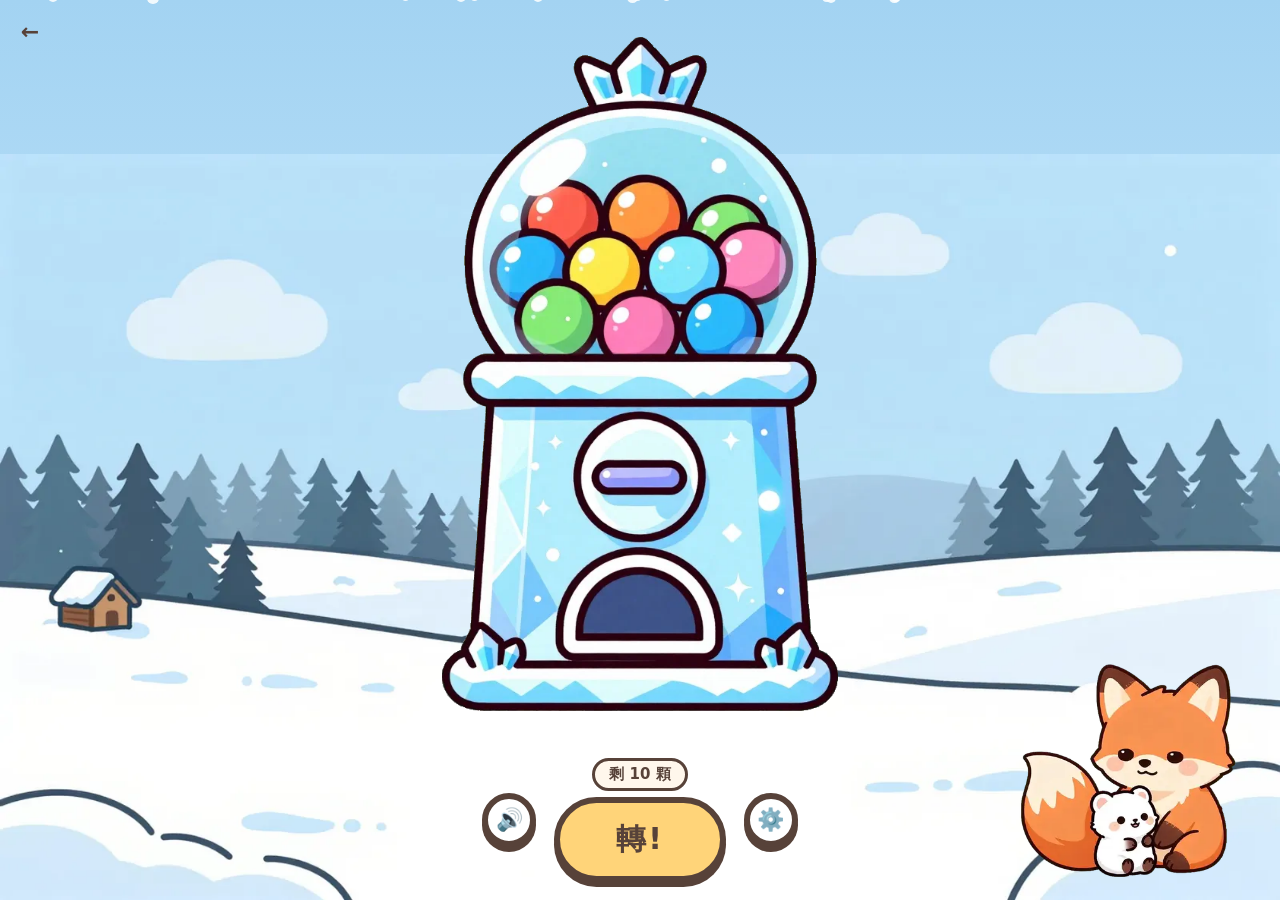
==== gashapon/index.html @ abb70fd9 "feat(gashapon): generated ice frames on a fixed 4:3 prize card with auto-shrinking names Model chang" ====
<!doctype html>
<html lang="zh-Hant">
<head>
<meta charset="utf-8">
<meta name="viewport" content="width=device-width, initial-scale=1, viewport-fit=cover">
<meta name="theme-color" content="#FFF6E9">
<title>扭蛋機</title>
<link rel="icon" href="data:image/svg+xml,<svg xmlns='http://www.w3.org/2000/svg' viewBox='0 0 32 32'><text y='26' font-size='26'>🥚</text></svg>">
<link rel="stylesheet" href="../shared/css/tokens.css">
<link rel="stylesheet" href="css/style.css">
<link rel="stylesheet" href="../shared/css/prize-frame.css">
<link rel="stylesheet" href="css/animations.css">
<link rel="stylesheet" href="../shared/css/mascot.css">
</head>
<body>

<a class="home-link home-link--corner" href="../" aria-label="回首頁">←</a>

<!-- 雪花粒子的形狀(reveal.js 的 spawnParticles 用 <use href="#snowflake"> 引用) -->
<svg width="0" height="0" style="position:absolute" aria-hidden="true">
  <symbol id="snowflake" viewBox="-12 -12 24 24">
    <g fill="none" stroke="currentColor" stroke-width="2.6" stroke-linecap="round">
      <path d="M0-10V10M-8.7-5 8.7 5M-8.7 5 8.7-5"/>
      <path d="M-3-7.5 0-4.5 3-7.5M-3 7.5 0 4.5 3 7.5M-7.9-1.2-4.4-2.4-5.1-6M7.9 1.2 4.4 2.4 5.1 6M-7.9 1.2-4.4 2.4-5.1 6M7.9-1.2 4.4-2.4 5.1-6"/>
    </g>
  </symbol>
</svg>

<main class="stage" id="stage">
  <div class="machine" id="machine">
    <img class="machine__body" src="img/machine.webp?v=75cbaebd" alt="" draggable="false">
    <button class="machine__knob" id="knob" type="button" aria-label="轉">
      <img src="img/knob.webp?v=3c6e68dc" alt="" draggable="false">
    </button>
  </div>

  <div class="overlay" id="overlay" hidden>
    <div class="overlay__dim" id="dim"></div>
    <div class="aura" id="aura" hidden></div>
    <div class="particles" id="particles" aria-hidden="true"></div>
    <div class="capsule" id="capsule" data-rarity="N" hidden>
      <span class="capsule__half capsule__half--top" id="capsuleTop"></span>
      <span class="capsule__half capsule__half--bottom" id="capsuleBottom"></span>
    </div>
    <div class="prize-card prize-frame" id="prizeCard" data-rarity="N" hidden>
      <span class="prize-card__badge" id="prizeBadge"></span>
      <div class="prize-card__name-box"><p class="prize-card__name" id="prizeName"></p></div>
      <button class="btn btn--primary" id="againBtn" type="button">再抽一次</button>
    </div>
    <p class="skip-hint" id="skipHint">點一下跳過</p>
  </div>

  <div class="empty-state" id="emptyState" hidden>
    <div class="empty-state__egg">🥚</div>
    <p class="empty-state__text">扭蛋機空了!</p>
    <button class="btn btn--primary" id="refillBtn" type="button">再裝滿一次</button>
  </div>
</main>

<footer class="toolbar">
  <button class="icon-btn" id="soundBtn" type="button" aria-label="音效開關"><span id="soundIcon">🔊</span></button>
  <div class="draw-group">
    <p class="remain-tag" id="remainTag"></p>
    <button class="btn btn--draw" id="drawBtn" type="button">轉!</button>
  </div>
  <button class="icon-btn" id="settingsBtn" type="button" aria-label="設定">⚙️</button>
</footer>

<dialog class="dialog" id="settingsDialog">
  <header class="dialog__head">
    <h2>扭蛋機設定</h2>
    <button class="icon-btn icon-btn--light" id="closeBtn" type="button" aria-label="關閉">✕</button>
  </header>

  <div class="picker">
    <select class="picker__select" id="machineSelect" aria-label="選擇扭蛋機"></select>
    <button class="chip" id="addMachineBtn" type="button">＋ 新增</button>
    <button class="chip chip--danger" id="deleteMachineBtn" type="button">刪除</button>
  </div>

  <nav class="tabs" id="tabs">
    <button class="tab is-active" data-tab="list" type="button">剩下什麼</button>
    <button class="tab" data-tab="edit" type="button">編輯獎項</button>
    <button class="tab" data-tab="other" type="button">其他</button>
  </nav>

  <div class="dialog__body">
    <section class="panel" data-panel="list">
      <p class="panel__hint" id="listHint"></p>
      <ul class="prize-list" id="prizeList"></ul>
      <button class="btn btn--ghost btn--block" id="listRefillBtn" type="button">把扭蛋機裝滿重來</button>
    </section>

    <section class="panel" data-panel="edit" hidden>
      <ul class="edit-list" id="editList"></ul>
      <button class="btn btn--ghost btn--block" id="addPrizeBtn" type="button">＋ 新增獎項</button>
    </section>

    <section class="panel" data-panel="other" hidden>
      <label class="field">
        <span class="field__label">扭蛋機名字</span>
        <input class="field__input" id="nameInput" type="text" maxlength="20" placeholder="我的扭蛋機">
      </label>
      <label class="switch">
        <input type="checkbox" id="removeOnDrawInput">
        <span class="switch__box"></span>
        <span class="switch__text">抽到的就拿走<small>關掉的話,同一個獎可以一直抽到</small></span>
      </label>
      <label class="switch">
        <input type="checkbox" id="soundInput">
        <span class="switch__box"></span>
        <span class="switch__text">音效<small>這個設定所有扭蛋機共用</small></span>
      </label>
    </section>
  </div>

  <footer class="dialog__foot">
    <button class="btn btn--ghost" id="cancelBtn" type="button">取消</button>
    <button class="btn btn--primary" id="confirmBtn" type="button">確定</button>
  </footer>
</dialog>

<dialog class="dialog dialog--ask" id="askDialog">
  <p class="ask__text" id="askText"></p>
  <div class="ask__buttons">
    <button class="btn btn--ghost" id="askNo" type="button">不要</button>
    <button class="btn btn--primary" id="askYes" type="button">好</button>
  </div>
</dialog>

<script type="module" src="js/main.js"></script>
<script type="module">
  import { mountSnow } from '../shared/js/snow.js';
  mountSnow();
</script>
</body>
</html>
---- shared/css/tokens.css ----
@import url("./theme-snow.css");

/* ---------- tokens ---------- */
:root {
  --cream: #FFF7EC;
  --cream-deep: #F7E9D6;
  --ink: #574239;
  --coral: #FF8D70;
  --coral-deep: #F06E50;
  --sun: #FFD479;
  --blush: #FF9DB5;
  --mint: #9BE7C4;
  --stroke: 6px;
  --radius: 22px;

  --r-N-a: #FFFFFF;  --r-N-b: #E7DFD4;
  --r-R-a: #8CF0B4;  --r-R-b: #34C77B;
  --r-SR-a: #CBA9FF; --r-SR-b: #8B5CF6;
  --r-SSR-a: #FFE493;--r-SSR-b: #F0A500;
  /* 小尺寸上 conic 會糊成色輪,所以實心處用流動的線性彩虹,只有光暈用 conic */
  --rainbow: linear-gradient(115deg,
    #FF5F6D 0%, #FFB347 18%, #FFE14D 34%, #4BE08A 52%, #4CC5FF 70%, #B57BFF 86%, #FF6FC8 100%);
  --rainbow-conic: conic-gradient(from 0deg,
    #FF5F6D, #FFE14D, #4BE08A, #4CC5FF, #B57BFF, #FF6FC8, #FF5F6D);
}

* { box-sizing: border-box; }

/* 作者端的 display 會蓋掉 hidden 屬性的 UA 樣式,所以要明講一次 */
[hidden] { display: none !important; }

/* 五個模式共用的底色、文字顏色、字體、字重。各模式自己的 body 只留
   layout(display / grid-template-rows / min-height / padding / overflow 那些)。 */
body {
  /* 底色:下面那層固定背景還沒畫出來之前,至少是天空色,不是白的 */
  background: var(--sky-low);
  color: var(--ink);
  font-family: ui-rounded, "Hiragino Maru Gothic ProN", "PingFang TC",
    "Noto Sans TC", system-ui, sans-serif;
  font-weight: 700;
  -webkit-text-size-adjust: 100%;
}

/* 雪地舞台。由前到後:遠景風景畫 → 天空漸層。
   注意這裡只換「舞台」—— 卡片、按鈕維持暖米色,暖色壓在冷色上對比最強,
   小孩最容易看出哪個可以點。

   修訂(2026-10-01):原本直接寫在 body 的 background 上、配
   background-attachment: fixed。使用者在 Safari 上重新整理時,遠景圖有時候
   整張沒畫出來,只剩天空(圖有下載到,伺服器紀錄是 200)。Safari 對 fixed
   背景的重繪一直有已知問題,改成一個 position: fixed 的獨立圖層,不再依賴
   background-attachment。
   層級由後到前:這層背景 -3 → 吉祥物 -2(shared/css/mascot.css)→ 雪花 -1 → 頁面內容。 */
body::before {
  content: "";
  position: fixed;
  inset: 0;
  z-index: -3;
  pointer-events: none;
  background:
    /* 遠景:樹線和小木屋,貼齊底部並依比例寬度撐滿 */
    url("../img/snow-scene.webp"),
    /* 天空 */
    linear-gradient(180deg, var(--sky-top) 0%, var(--sky-low) 45%, var(--sky-low) 100%);
    /* 45% 之後就平掉成純色:背景圖的上緣會落在哪個高度要看視窗比例,
       下半部維持單一顏色才能保證不管接在哪裡都沒有接縫。 */
  background-repeat: no-repeat, no-repeat;
  background-position: center bottom, center;
  background-size: 100% auto, cover;
}

/* ---------- buttons ---------- */
.btn {
  font: inherit;
  font-weight: 800;
  color: var(--ink);
  background: var(--cream);
  border: var(--stroke) solid var(--ink);
  border-radius: 999px;
  padding: 12px 26px;
  min-height: 52px;
  cursor: pointer;
  box-shadow: 0 5px 0 var(--ink);
  transition: transform .08s, box-shadow .08s;
}
.btn:active { transform: translateY(4px); box-shadow: 0 1px 0 var(--ink); }
.btn:disabled { opacity: .45; box-shadow: 0 5px 0 var(--ink); cursor: default; }
.btn--primary { background: var(--coral); color: #fff; }
.btn--ghost { background: #fff; }
.btn--block { width: 100%; margin-top: 10px; }

.icon-btn {
  font-size: 22px;
  width: 54px;
  height: 54px;
  border-radius: 50%;
  border: var(--stroke) solid var(--ink);
  background: #fff;
  cursor: pointer;
  box-shadow: 0 5px 0 var(--ink);
}
.icon-btn:active { transform: translateY(4px); box-shadow: 0 1px 0 var(--ink); }
.icon-btn--light { border-width: 0; box-shadow: none; background: transparent; color: #fff; }
.icon-btn--light:active { transform: none; }

/* ---------- dialog ---------- */
.dialog {
  width: min(94vw, 460px);
  max-height: 88dvh;
  padding: 0;
  border: var(--stroke) solid var(--ink);
  border-radius: 26px;
  background: var(--cream);
  color: var(--ink);
  font: inherit;
  overflow: hidden;
  display: none;
  grid-template-rows: auto auto auto 1fr auto;
}
.dialog[open] { display: grid; }
.dialog::backdrop { background: rgba(58,46,41,.5); backdrop-filter: blur(2px); }

.dialog__head {
  display: flex;
  align-items: center;
  justify-content: space-between;
  padding: 14px 10px 14px 20px;
  background: var(--coral);
  color: #fff;
}
.dialog__head h2 { margin: 0; font-size: 20px; }

/* 設定組下拉,由 shared/js/dialog.js 驅動,五個模式共用 */
.picker {
  display: flex;
  gap: 8px;
  padding: 12px 16px;
  background: var(--cream-deep);
}
.picker__select {
  flex: 1;
  min-width: 0;
  font: inherit;
  font-weight: 700;
  padding: 10px 12px;
  min-height: 44px;
  border: 4px solid var(--ink);
  border-radius: 14px;
  background: #fff;
  color: var(--ink);
}

.dialog__body { overflow-y: auto; padding: 16px; min-height: 0; -webkit-overflow-scrolling: touch; }

.dialog__foot {
  display: flex;
  gap: 12px;
  padding: 14px 16px max(14px, env(safe-area-inset-bottom));
  background: var(--cream-deep);
}
.dialog__foot .btn { flex: 1; }

/* shared/js/ask.js 驅動的確認框,結構跟 .dialog 一樣,只是尺寸與排版不同 */
.dialog--ask { width: min(88vw, 340px); display: none; }
.dialog--ask[open] { display: block; padding: 24px 22px; }
.ask__text { margin: 0 0 20px; font-size: 18px; text-align: center; line-height: 1.6; }
.ask__buttons { display: flex; gap: 12px; }
.ask__buttons .btn { flex: 1; }

/* ---------- tabs / panel ---------- */
.tabs { display: flex; background: var(--cream-deep); }
.tab {
  flex: 1;
  font: inherit;
  font-size: 15px;
  padding: 12px 4px;
  min-height: 48px;
  border: none;
  border-bottom: 4px solid transparent;
  background: transparent;
  color: #9A8778;
  cursor: pointer;
}
.tab.is-active { color: var(--ink); background: var(--cream); border-bottom-color: var(--sun); }
.panel__hint { margin: 0 0 10px; font-size: 14px; color: #9A8778; }

/* ---------- field ---------- */
.field { display: grid; gap: 6px; margin-bottom: 18px; }
.field__label { font-size: 14px; color: #9A8778; }
.field__input {
  font: inherit;
  font-weight: 700;
  padding: 12px;
  min-height: 48px;
  border: 4px solid var(--ink);
  border-radius: 14px;
  background: #fff;
  color: var(--ink);
}

/* ---------- switch ---------- */
.switch { display: flex; gap: 12px; align-items: flex-start; padding: 10px 0; cursor: pointer; }
.switch input { position: absolute; opacity: 0; width: 0; height: 0; }
.switch__box {
  width: 30px;
  height: 30px;
  flex: none;
  border: 4px solid var(--ink);
  border-radius: 9px;
  background: #fff;
  display: grid;
  place-items: center;
}
.switch input:checked + .switch__box::after {
  content: "✓";
  font-size: 19px;
  color: var(--coral-deep);
}
.switch input:focus-visible + .switch__box { outline: 3px solid var(--sun); outline-offset: 2px; }
.switch__text { display: grid; gap: 2px; }
.switch__text small { font-weight: 400; font-size: 13px; color: #9A8778; }

/* ---------- home link ---------- */
/* 回首頁的路,五個模式共用同一顆鍵、同一個位置(topbar 左側,絕對定位,
   不佔版面寬度,機台名字才能繼續置中)。各模式只要讓自己的 .topbar
   帶上 position: relative 就好。 */
.home-link {
  position: absolute;
  top: 50%;
  left: 6px;
  transform: translateY(-50%);
  display: grid;
  place-items: center;
  width: 44px;
  height: 44px;
  border-radius: 50%;
  font-size: 22px;
  line-height: 1;
  text-decoration: none;
  color: var(--ink);
}
.home-link:active { background: rgba(87, 66, 57, .1); }
.home-link:focus-visible { outline: 3px solid var(--sun); outline-offset: 2px; }

/* ---------- chip ---------- */
.chip {
  font: inherit;
  font-size: 14px;
  padding: 8px 12px;
  min-height: 44px;
  border: 4px solid var(--ink);
  border-radius: 14px;
  background: #fff;
  color: var(--ink);
  cursor: pointer;
  white-space: nowrap;
}
.chip:disabled { opacity: .35; cursor: default; }
.chip--danger { color: #C03A2B; }
---- gashapon/css/style.css ----
html, body {
  margin: 0;
  height: 100%;
}

body {
  min-height: 100dvh;
  display: grid;
  grid-template-rows: 1fr auto;
  overflow: hidden;
}

/* 標題拔掉了(2026-10-01),← 改成浮在左上角,不佔版面 */
.home-link--corner {
  position: fixed;
  top: max(10px, env(safe-area-inset-top));
  left: max(8px, env(safe-area-inset-left));
  transform: none;
  z-index: 5;
}

/* ---------- stage ---------- */
.stage {
  position: relative;
  display: grid;
  place-items: center;
  padding: 8px 16px;
  min-height: 0;
  /* 機台的大小跟著舞台算:用容器查詢單位,不是 vh —— 工具列高度在不同裝置不一樣 */
  container-type: size;
}

/* 機台是一張插畫(2026-10-01 起),撐滿舞台高度。寬度上限:筆電上要避開右下角的吉祥物
   (左右各留一個吉祥物寬,機台置中才不會撞到);手機上吉祥物排在內容後面(z-index -2),不限。
   吉祥物寬度跟 shared/css/mascot.css 的 .mascots 一樣。 */
.machine {
  --a: var(--machine-aspect, .5867);
  --mascot-w: clamp(140px, 28vh, 300px);
  position: relative;
  width: min(92cqh * var(--a), 100cqw);
  aspect-ratio: var(--a);
  transform-origin: 50% 100%;
  animation: idle-bob 3.6s ease-in-out infinite;
}
@media (min-width: 601px) {
  .machine { width: min(92cqh * var(--a), 100cqw - 2 * var(--mascot-w)); }
}
.machine__body {
  display: block;
  width: 100%;
  height: 100%;
  user-select: none;
  -webkit-user-drag: none;
}

/* 把手:一個圓形按鈕疊在插畫上原本把手的位置。點它跟按「轉!」一樣。
   位置用 translate 置中、旋轉用 transform —— 兩個是獨立屬性,轉的時候不會把置中蓋掉。 */
.machine__knob {
  position: absolute;
  left: calc(var(--knob-x, .5) * 100%);
  top: calc(var(--knob-y, .6) * 100%);
  width: calc(var(--knob-r, .12) * 200%);
  aspect-ratio: 1;
  translate: -50% -50%;
  padding: 0;
  border: 0;
  border-radius: 50%;
  background: none;
  cursor: pointer;
  -webkit-tap-highlight-color: transparent;
}
.machine__knob img { display: block; width: 100%; height: 100%; pointer-events: none; }
.machine__knob:disabled { cursor: default; }
.machine__knob:focus-visible { outline: 4px solid var(--sun); outline-offset: 4px; }

/* ---------- overlay / capsule ---------- */
.overlay {
  position: fixed;
  inset: 0;
  display: grid;
  place-items: center;
  z-index: 20;
}

/* 轉把手那段要看得到扭蛋機本體,所以變暗是獨立一層、從 0 淡進來的 */
.overlay__dim {
  position: absolute;
  inset: 0;
  background: rgba(58, 46, 41, .55);
  backdrop-filter: blur(3px);
  opacity: 0;
}

.capsule {
  position: relative;
  width: min(42vw, 150px);
  aspect-ratio: 1;
  grid-area: 1 / 1;
}
.capsule__half {
  position: absolute;
  left: 0;
  width: 100%;
  height: 50%;
  overflow: hidden;
  border: var(--stroke) solid var(--ink);
  background: var(--half-a);
}
.capsule__half--top {
  top: 0;
  /* 上下兩半的分界線 */
  border-bottom: calc(var(--stroke) * .6) solid var(--ink);
  border-radius: 999px 999px 0 0;
  /* 右側的暗面(月牙的上半) */
  box-shadow: inset -12px 0 0 rgba(58, 40, 90, .14);
}
.capsule__half--bottom {
  top: 50%;
  border-top: none;
  border-radius: 0 0 999px 999px;
  background: var(--half-b);
  /* 右下的暗面(月牙的下半) */
  box-shadow: inset -12px -14px 0 rgba(58, 40, 90, .16);
}
/* 花紋貼圖(2026-10-01):球由 CSS 畫,圖只負責花紋,灰階用 multiply 疊在稀有度色上 ——
   白的地方就是稀有度色,顏色由程式決定(issue #5 共同規則)。
   上下兩半共用同一張圖:各鋪成整顆球的大小,上半對齊頂、下半對齊底,裂開時花紋跟著兩半走。 */
.capsule__half::before {
  content: "";
  position: absolute;
  left: 0;
  width: 100%;
  height: 200%;
  background: var(--pattern, none) center / cover no-repeat;
  mix-blend-mode: multiply;
  pointer-events: none;
}
.capsule__half--top::before { top: 0; }
.capsule__half--bottom::before { bottom: 0; }
.capsule__half--top::after {
  content: "";
  position: absolute;
  left: 18%;
  top: 26%;
  width: 26%;
  height: 22%;
  border-radius: 50%;
  background: rgba(255,255,255,.8);
}
/* 落在下方的影子 */
.capsule { filter: drop-shadow(0 12px 0 rgba(87, 66, 57, .18)); }

.capsule[data-rarity="N"]   { --half-a: var(--r-N-a);   --half-b: var(--r-N-b);   --pattern: url(../img/pattern-N.webp?v=5bd43d8d); }
.capsule[data-rarity="R"]   { --half-a: var(--r-R-a);   --half-b: var(--r-R-b);   --pattern: url(../img/pattern-R.webp?v=4a28a827); }
.capsule[data-rarity="SR"]  { --half-a: var(--r-SR-a);  --half-b: var(--r-SR-b);  --pattern: url(../img/pattern-SR.webp?v=5fe470dd); }
.capsule[data-rarity="SSR"] { --half-a: var(--r-SSR-a); --half-b: var(--r-SSR-b); --pattern: url(../img/pattern-SSR.webp?v=26007f16); }
.capsule[data-rarity="UR"]   { --pattern: url(../img/pattern-UR.webp?v=6b924b7a); }
.capsule[data-rarity="UR"] .capsule__half {
  background: var(--rainbow);
  animation: shimmer 3.2s linear infinite;
}

.aura {
  grid-area: 1 / 1;
  width: min(42vw, 150px);
  aspect-ratio: 1;
  border-radius: 50%;
  pointer-events: none;
}
.aura[data-rarity="N"]   { background: radial-gradient(circle, #fff 0 40%, transparent 70%); }
.aura[data-rarity="R"]   { background: radial-gradient(circle, #8CF0B4 0 40%, transparent 70%); }
.aura[data-rarity="SR"]  { background: radial-gradient(circle, #CBA9FF 0 40%, transparent 70%); }
.aura[data-rarity="SSR"] { background: radial-gradient(circle, #FFE493 0 40%, transparent 70%); }
.aura[data-rarity="UR"]  { background: var(--rainbow-conic); filter: blur(6px); }

.particles {
  grid-area: 1 / 1;
  /* 疊在蛋的上面:升階的雪花是從蛋身上噴出來的,排在後面會被蛋擋住 */
  position: relative;
  z-index: 2;
  display: grid;
  place-items: center;
  pointer-events: none;
}
.particle {
  grid-area: 1 / 1;
  width: 14px;
  height: 14px;
  border-radius: 50%;
}
.particle--rainbow { background: var(--rainbow); }
.particle--snow {
  width: 26px;
  height: 26px;
  border-radius: 0;
  overflow: visible;
  /* 白色(N)的雪花在亮背景上看不到,加一圈深色描邊般的影子 */
  filter: drop-shadow(0 0 1.5px rgba(58, 46, 41, .7));
}

.prize-card {
  grid-area: 1 / 1;
  display: grid;
  justify-items: center;
  gap: 14px;
  padding: 28px 30px;
  min-width: min(78vw, 330px);
  background: var(--cream);
  border: var(--stroke) solid var(--ink);
  border-radius: 30px;
  box-shadow: 0 10px 0 rgba(87,66,57,.2);
  position: relative;
}
.prize-card__badge {
  padding: 5px 16px;
  border-radius: 999px;
  border: 4px solid var(--ink);
  font-size: 15px;
}
.prize-card__badge[data-rarity="N"]   { background: var(--r-N-a); }
.prize-card__badge[data-rarity="R"]   { background: var(--r-R-a); }
.prize-card__badge[data-rarity="SR"]  { background: var(--r-SR-a); }
.prize-card__badge[data-rarity="SSR"] { background: var(--r-SSR-a); }
.prize-card__badge[data-rarity="UR"]  { background: var(--rainbow); animation: shimmer 3.2s linear infinite; color: #fff; text-shadow: 0 2px 3px rgba(0,0,0,.6); }
.prize-card__name {
  margin: 0;
  font-size: clamp(26px, 8vw, 40px);
  text-align: center;
  word-break: break-word;
}

.skip-hint {
  position: absolute;
  bottom: max(26px, env(safe-area-inset-bottom));
  margin: 0;
  padding: 7px 16px;
  border-radius: 999px;
  background: rgba(58, 46, 41, .5);
  color: #fff;
  font-size: 14px;
}

/* ---------- empty ---------- */
.empty-state {
  position: absolute;
  inset: 0;
  display: grid;
  place-content: center;
  justify-items: center;
  gap: 12px;
  background: rgba(255, 246, 233, .94);
  z-index: 10;
}
.empty-state__egg { font-size: 72px; animation: idle-bob 2.4s ease-in-out infinite; }
.empty-state__text { margin: 0; font-size: 24px; }

/* ---------- toolbar ---------- */
.toolbar {
  display: flex;
  align-items: center;
  justify-content: center;
  gap: 18px;
  padding: 10px 18px max(18px, env(safe-area-inset-bottom));
}

.draw-group { display: grid; justify-items: center; gap: 6px; }
.remain-tag {
  margin: 0;
  padding: 4px 14px;
  border-radius: 999px;
  border: 3px solid var(--ink);
  background: var(--cream);
  font-size: 15px;
  font-variant-numeric: tabular-nums;
}

.btn--draw {
  font-size: 30px;
  letter-spacing: .06em;
  padding: 16px 56px;
  min-height: 72px;
  background: var(--sun);
  animation: nudge 2.8s ease-in-out infinite;
}
.btn--draw:disabled { animation: none; }

.is-muted { opacity: .45; }

/* ---------- dialog (machine-specific bits) ---------- */
.prize-list, .edit-list { list-style: none; margin: 0; padding: 0; display: grid; gap: 10px; }

.prize-row {
  display: flex;
  align-items: center;
  gap: 10px;
  padding: 12px 14px;
  background: #fff;
  border: 4px solid var(--ink);
  border-radius: 16px;
}
.prize-row.is-gone { opacity: .4; }
.dot {
  width: 20px;
  height: 20px;
  flex: none;
  border-radius: 50%;
  border: 3px solid var(--ink);
}
.dot[data-rarity="N"]   { background: var(--r-N-a); }
.dot[data-rarity="R"]   { background: var(--r-R-a); }
.dot[data-rarity="SR"]  { background: var(--r-SR-a); }
.dot[data-rarity="SSR"] { background: var(--r-SSR-a); }
.dot[data-rarity="UR"]  { background: var(--rainbow); }
.prize-row__name { flex: 1; min-width: 0; overflow-wrap: anywhere; }
.prize-row__count { font-variant-numeric: tabular-nums; color: #9A8778; }
.prize-row__count b { color: var(--ink); font-size: 18px; }

.edit-card {
  display: grid;
  gap: 10px;
  padding: 12px;
  background: #fff;
  border: 4px solid var(--ink);
  border-radius: 16px;
}
.edit-card__top { display: flex; gap: 8px; align-items: center; }
.edit-card__name {
  flex: 1;
  min-width: 0;
  font: inherit;
  font-weight: 700;
  padding: 10px;
  min-height: 44px;
  border: 3px solid var(--ink);
  border-radius: 12px;
  background: var(--cream);
  color: var(--ink);
}
.edit-card__bottom { display: flex; gap: 8px; align-items: center; justify-content: space-between; }
.stepper { display: flex; align-items: center; gap: 6px; }
.stepper button {
  font: inherit;
  font-size: 22px;
  width: 44px;
  height: 44px;
  border: 3px solid var(--ink);
  border-radius: 12px;
  background: var(--cream);
  color: var(--ink);
  cursor: pointer;
}
.stepper output { min-width: 30px; text-align: center; font-size: 19px; font-variant-numeric: tabular-nums; }
.rarity-picker { display: flex; gap: 6px; }
.rarity-picker button {
  width: 38px;
  height: 38px;
  padding: 0;
  border: 3px solid var(--ink);
  border-radius: 50%;
  cursor: pointer;
  position: relative;
}
.rarity-picker button[aria-pressed="true"]::after {
  content: "";
  position: absolute;
  inset: -7px;
  border: 3px solid var(--ink);
  border-radius: 50%;
}
.icon-x {
  font: inherit;
  width: 44px;
  height: 44px;
  flex: none;
  border: 3px solid var(--ink);
  border-radius: 12px;
  background: #fff;
  color: #C03A2B;
  cursor: pointer;
}

@media (max-height: 560px) {
  .draw-group { display: grid; justify-items: center; gap: 6px; }
.remain-tag {
  margin: 0;
  padding: 4px 14px;
  border-radius: 999px;
  border: 3px solid var(--ink);
  background: var(--cream);
  font-size: 15px;
  font-variant-numeric: tabular-nums;
}

.btn--draw { font-size: 22px; min-height: 56px; padding: 12px 36px; }
}
---- shared/css/prize-frame.css ----
/* 揭曉卡片的外框(2026-10-01 第三版):5 張 ComfyUI 生成的彩色冰雪框,一階比一階華麗。
   卡片固定 4:3、整張圖鋪滿,不用九宮格;名字太長就自動縮字(gashapon/js/fit-text.js)。
   框的顏色不分稀有度(稀有度色在扭蛋殼、標籤、光暈上),只靠裝飾區分等級。
   圖由 tools/mascot-gen/gashapon.py build-frames 產生;內距是 5 張圖裡最小的面板
   (build-frames 印出的 max inset:上 23.6%、右 10.8%、下 20.5%、左 10.6%,以高度/寬度計)再留一點邊。
   扭蛋機在用;立體扭蛋機之後加上 .prize-frame、data-rarity 就能用(issue #6)。 */
.prize-frame {
  width: min(88vw, 460px);
  aspect-ratio: 4 / 3;
  max-height: 80dvh;
  /* padding 的百分比是相對寬度:上 23.6% 高 ≈ 17.7% 寬,下 20.5% 高 ≈ 15.4% 寬 */
  padding: 19% 13% 16.5%;
  display: grid;
  grid-template-rows: auto minmax(0, 1fr);
  position: relative;
  justify-items: center;
  align-items: center;
  gap: 6px;
  border: 0;
  border-radius: 0;
  box-shadow: none;
  background: center / 100% 100% no-repeat;
  filter: drop-shadow(0 10px 0 rgba(87, 66, 57, .2));
}
.prize-frame::before { content: none; }
.prize-frame[data-rarity="N"]   { background-image: url(../img/frames/frame-N.webp?v=848b51b8); }
.prize-frame[data-rarity="R"]   { background-image: url(../img/frames/frame-R.webp?v=178d9f9d); }
.prize-frame[data-rarity="SR"]  { background-image: url(../img/frames/frame-SR.webp?v=80d81f0a); }
.prize-frame[data-rarity="SSR"] { background-image: url(../img/frames/frame-SSR.webp?v=d5fc34f0); }
.prize-frame[data-rarity="UR"]  { background-image: url(../img/frames/frame-UR.webp?v=5322a120); }

/* 名字那一格:撐滿中間剩下的空間,fitText 量的就是這一格 */
.prize-frame .prize-card__name-box {
  width: 100%;
  height: 100%;
  min-height: 0;
  display: grid;
  place-items: center;
  overflow: hidden;
}
.prize-frame .prize-card__name {
  max-width: 100%;
  line-height: 1.2;
  overflow-wrap: anywhere;
}

/* 「再抽一次」放在卡片外面的正下方:卡片固定大小,面板裡只放得下標籤跟名字 */
.prize-frame .btn {
  position: absolute;
  top: calc(100% + 14px);
  left: 50%;
  translate: -50% 0;
  white-space: nowrap;
}
---- gashapon/css/animations.css ----
@keyframes idle-bob {
  0%, 100% { transform: translateY(0); }
  50%      { transform: translateY(-6px); }
}

@keyframes nudge {
  0%, 88%, 100% { transform: scale(1); }
  92%           { transform: scale(1.06) rotate(-2deg); }
  96%           { transform: scale(1.06) rotate(2deg); }
}

@keyframes shimmer {
  to { filter: hue-rotate(360deg) saturate(1.15); }
}
---- shared/css/mascot.css ----
/* 吉祥物。固定在右下角的一層,不可點,不參與任何模式的排版。
   畫面是 canvas 逐格播放預先生成的影片片段(見 shared/js/mascot.js 開頭)。

   歷史:手刻 SVG → 每個姿勢一張圖 + CSS 呼吸/擠壓/彈跳/飛行
   → 2026-09-30 改成影片片段,外框的形變全部拿掉(影片自己在動,再疊
   形變會跟影片打架)→ 2026-10-01 使用者決定永遠固定在右下角,不再飛到
   畫面中間,飛行位移、傾斜、揭曉放大、錨點也一起拿掉。

   reduced-motion 不處理:吉祥物一律照播(使用者的決定;雪花有自己的處理)。 */
.mascots {
  position: fixed;
  right: 16px;
  bottom: 16px;
  /* 2026-10-01 使用者覺得太小,放大一級(原本 clamp(96px, 15vh, 180px)) */
  width: clamp(140px, 28vh, 300px);
  aspect-ratio: var(--mascot-aspect, 10 / 9);
  pointer-events: none;
  /* 排在所有頁面內容後面:按鈕、卡片、揭曉面板都疊在牠上面,不會被擋住
     (使用者回報牠蓋住「轉!」跟設定鈕)。層級由後到前:背景 -3 → 吉祥物 -2
     → 雪花 -1 → 頁面內容。雪花跟吉祥物要用不同的值:同一個值的話誰在上面
     看 DOM 順序,而首頁跟模式頁的掛載順序剛好相反。
     代價:扭蛋機、一番賞揭曉時的半透明遮罩會蓋住牠,歡呼看起來會暗一點。 */
  z-index: -2;
}

/* 手機維持原尺寸 */
@media (max-width: 600px) {
  .mascots { width: clamp(96px, 15vh, 180px); }
}

.mascots__canvas {
  display: block;
  width: 100%;
  height: 100%;
}
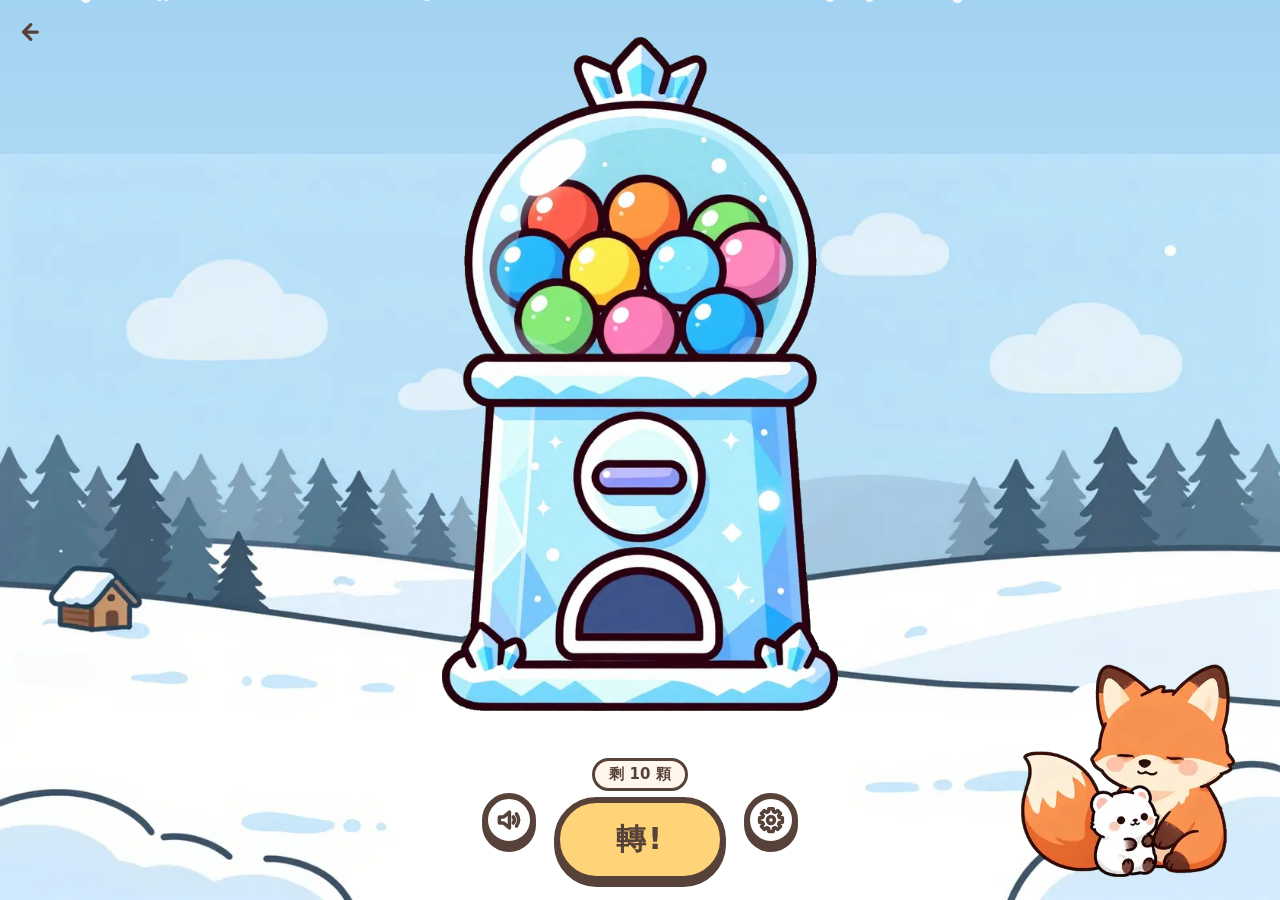
==== commit 40fd0351: "feat(shared): hand-drawn SVG icon sprite, used on the gashapon page Co-Authored-By: Claude Opus 5.5 " ====
--- a/gashapon/index.html
+++ b/gashapon/index.html
@@ -14,7 +14,7 @@
 </head>
 <body>
 
-<a class="home-link home-link--corner" href="../" aria-label="回首頁">←</a>
+<a class="home-link home-link--corner" href="../" aria-label="回首頁"><svg class="icon" aria-hidden="true"><use href="../shared/img/icons.svg#home"/></svg></a>
 
 <!-- 雪花粒子的形狀(reveal.js 的 spawnParticles 用 <use href="#snowflake"> 引用) -->
 <svg width="0" height="0" style="position:absolute" aria-hidden="true">
@@ -58,12 +58,12 @@
 </main>
 
 <footer class="toolbar">
-  <button class="icon-btn" id="soundBtn" type="button" aria-label="音效開關"><span id="soundIcon">🔊</span></button>
+  <button class="icon-btn" id="soundBtn" type="button" aria-label="音效開關"><svg class="icon" aria-hidden="true"><use id="soundIcon" href="../shared/img/icons.svg#sound-on"/></svg></button>
   <div class="draw-group">
     <p class="remain-tag" id="remainTag"></p>
     <button class="btn btn--draw" id="drawBtn" type="button">轉!</button>
   </div>
-  <button class="icon-btn" id="settingsBtn" type="button" aria-label="設定">⚙️</button>
+  <button class="icon-btn" id="settingsBtn" type="button" aria-label="設定"><svg class="icon" aria-hidden="true"><use href="../shared/img/icons.svg#settings"/></svg></button>
 </footer>
 
 <dialog class="dialog" id="settingsDialog">
--- a/shared/css/tokens.css
+++ b/shared/css/tokens.css
@@ -12,6 +12,8 @@
   --mint: #9BE7C4;
   --stroke: 6px;
   --radius: 22px;
+  /* SVG 圖示的線條粗細(viewBox 32,顯示約 28px 時畫面上約 3.5px,跟按鈕外框的粗度相稱) */
+  --icon-stroke: 4;
 
   --r-N-a: #FFFFFF;  --r-N-b: #E7DFD4;
   --r-R-a: #8CF0B4;  --r-R-b: #34C77B;
--- a/gashapon/css/style.css
+++ b/gashapon/css/style.css
@@ -1,3 +1,15 @@
+/* 扭蛋機頁自己的稀有度色微調(2026-10-01,使用者:「UR 太鮮艷」「SSR 不夠金」)。
+   只覆寫在這一頁 —— shared/css/tokens.css 也給立體扭蛋機用,那邊這次不動。 */
+:root {
+  --r-SSR-a: #FFD54A;
+  --r-SSR-b: #E3A008;
+  --gold: linear-gradient(135deg, #FFE68C 0%, #F7BE1E 38%, #FFF0B3 52%, #E3A008 70%, #F7C948 100%);
+  --rainbow: linear-gradient(115deg,
+    #FFA3B1 0%, #FFCF9E 18%, #FFF1A6 34%, #A8EBC4 52%, #A6DDFF 70%, #CDB6FF 86%, #FFB8E1 100%);
+  --rainbow-conic: conic-gradient(from 0deg,
+    #FFA3B1, #FFF1A6, #A8EBC4, #A6DDFF, #CDB6FF, #FFB8E1, #FFA3B1);
+}
+
 html, body {
   margin: 0;
   height: 100%;
@@ -154,6 +166,9 @@
 .capsule[data-rarity="R"]   { --half-a: var(--r-R-a);   --half-b: var(--r-R-b);   --pattern: url(../img/pattern-R.webp?v=4a28a827); }
 .capsule[data-rarity="SR"]  { --half-a: var(--r-SR-a);  --half-b: var(--r-SR-b);  --pattern: url(../img/pattern-SR.webp?v=5fe470dd); }
 .capsule[data-rarity="SSR"] { --half-a: var(--r-SSR-a); --half-b: var(--r-SSR-b); --pattern: url(../img/pattern-SSR.webp?v=26007f16); }
+/* SSR 的金:殼跟標籤都加一道金屬光澤的漸層(純色看起來像奶油黃) */
+.capsule[data-rarity="SSR"] .capsule__half { background: var(--gold); background-size: 100% 200%; }
+.capsule[data-rarity="SSR"] .capsule__half--bottom { background-position: 0 100%; }
 .capsule[data-rarity="UR"]   { --pattern: url(../img/pattern-UR.webp?v=6b924b7a); }
 .capsule[data-rarity="UR"] .capsule__half {
   background: var(--rainbow);
@@ -211,17 +226,21 @@
   box-shadow: 0 10px 0 rgba(87,66,57,.2);
   position: relative;
 }
+/* 稀有度標籤(2026-10-01 放大、跟扭蛋殼同一套顏色,外圈一條白色霜邊) */
 .prize-card__badge {
-  padding: 5px 16px;
+  padding: 6px 22px;
   border-radius: 999px;
   border: 4px solid var(--ink);
-  font-size: 15px;
-}
-.prize-card__badge[data-rarity="N"]   { background: var(--r-N-a); }
-.prize-card__badge[data-rarity="R"]   { background: var(--r-R-a); }
-.prize-card__badge[data-rarity="SR"]  { background: var(--r-SR-a); }
-.prize-card__badge[data-rarity="SSR"] { background: var(--r-SSR-a); }
-.prize-card__badge[data-rarity="UR"]  { background: var(--rainbow); animation: shimmer 3.2s linear infinite; color: #fff; text-shadow: 0 2px 3px rgba(0,0,0,.6); }
+  box-shadow: inset 0 0 0 3px rgba(255, 255, 255, .8);
+  font-size: 22px;
+  line-height: 1.15;
+  color: var(--ink);
+}
+.prize-card__badge[data-rarity="N"]   { background: var(--r-N-b); }
+.prize-card__badge[data-rarity="R"]   { background: var(--r-R-b); }
+.prize-card__badge[data-rarity="SR"]  { background: var(--r-SR-b); color: #fff; text-shadow: 0 1px 0 var(--ink); }
+.prize-card__badge[data-rarity="SSR"] { background: var(--gold); }
+.prize-card__badge[data-rarity="UR"]  { background: var(--rainbow); animation: shimmer 3.2s linear infinite; }
 .prize-card__name {
   margin: 0;
   font-size: clamp(26px, 8vw, 40px);
@@ -284,7 +303,9 @@
 }
 .btn--draw:disabled { animation: none; }
 
-.is-muted { opacity: .45; }
+.icon { width: 28px; height: 28px; color: var(--ink); stroke-width: var(--icon-stroke); overflow: visible; }
+.icon-btn .icon { display: block; margin: auto; }
+.home-link .icon { width: 26px; height: 26px; }
 
 /* ---------- dialog (machine-specific bits) ---------- */
 .prize-list, .edit-list { list-style: none; margin: 0; padding: 0; display: grid; gap: 10px; }
--- a/shared/css/prize-frame.css
+++ b/shared/css/prize-frame.css
@@ -1,15 +1,16 @@
 /* 揭曉卡片的外框(2026-10-01 第三版):5 張 ComfyUI 生成的彩色冰雪框,一階比一階華麗。
    卡片固定 4:3、整張圖鋪滿,不用九宮格;名字太長就自動縮字(gashapon/js/fit-text.js)。
    框的顏色不分稀有度(稀有度色在扭蛋殼、標籤、光暈上),只靠裝飾區分等級。
-   圖由 tools/mascot-gen/gashapon.py build-frames 產生;內距是 5 張圖裡最小的面板
-   (build-frames 印出的 max inset:上 23.6%、右 10.8%、下 20.5%、左 10.6%,以高度/寬度計)再留一點邊。
+   圖由 tools/mascot-gen/gashapon.py build-frames 產生:5 張都以中間的奶油色面板對齊,面板固定在
+   1000x750 畫布的 (120,190)–(880,610),外圍裝飾往外凸 —— 換等級時框身跟文字區完全一樣。
    扭蛋機在用;立體扭蛋機之後加上 .prize-frame、data-rarity 就能用(issue #6)。 */
 .prize-frame {
   width: min(88vw, 460px);
   aspect-ratio: 4 / 3;
   max-height: 80dvh;
-  /* padding 的百分比是相對寬度:上 23.6% 高 ≈ 17.7% 寬,下 20.5% 高 ≈ 15.4% 寬 */
-  padding: 19% 13% 16.5%;
+  /* 面板:左右各 12% 寬、上 190/750 高、下 140/750 高;padding 的百分比是相對寬度,
+     所以上 = 190/750×0.75 = 19%、下 = 14%,再各往內留 2% */
+  padding: 21% 14% 16%;
   display: grid;
   grid-template-rows: auto minmax(0, 1fr);
   position: relative;
@@ -23,11 +24,11 @@
   filter: drop-shadow(0 10px 0 rgba(87, 66, 57, .2));
 }
 .prize-frame::before { content: none; }
-.prize-frame[data-rarity="N"]   { background-image: url(../img/frames/frame-N.webp?v=848b51b8); }
-.prize-frame[data-rarity="R"]   { background-image: url(../img/frames/frame-R.webp?v=178d9f9d); }
-.prize-frame[data-rarity="SR"]  { background-image: url(../img/frames/frame-SR.webp?v=80d81f0a); }
-.prize-frame[data-rarity="SSR"] { background-image: url(../img/frames/frame-SSR.webp?v=d5fc34f0); }
-.prize-frame[data-rarity="UR"]  { background-image: url(../img/frames/frame-UR.webp?v=5322a120); }
+.prize-frame[data-rarity="N"]   { background-image: url(../img/frames/frame-N.webp?v=4ce88016); }
+.prize-frame[data-rarity="R"]   { background-image: url(../img/frames/frame-R.webp?v=6bd384be); }
+.prize-frame[data-rarity="SR"]  { background-image: url(../img/frames/frame-SR.webp?v=a28d6069); }
+.prize-frame[data-rarity="SSR"] { background-image: url(../img/frames/frame-SSR.webp?v=610568b4); }
+.prize-frame[data-rarity="UR"]  { background-image: url(../img/frames/frame-UR.webp?v=27431251); }
 
 /* 名字那一格:撐滿中間剩下的空間,fitText 量的就是這一格 */
 .prize-frame .prize-card__name-box {
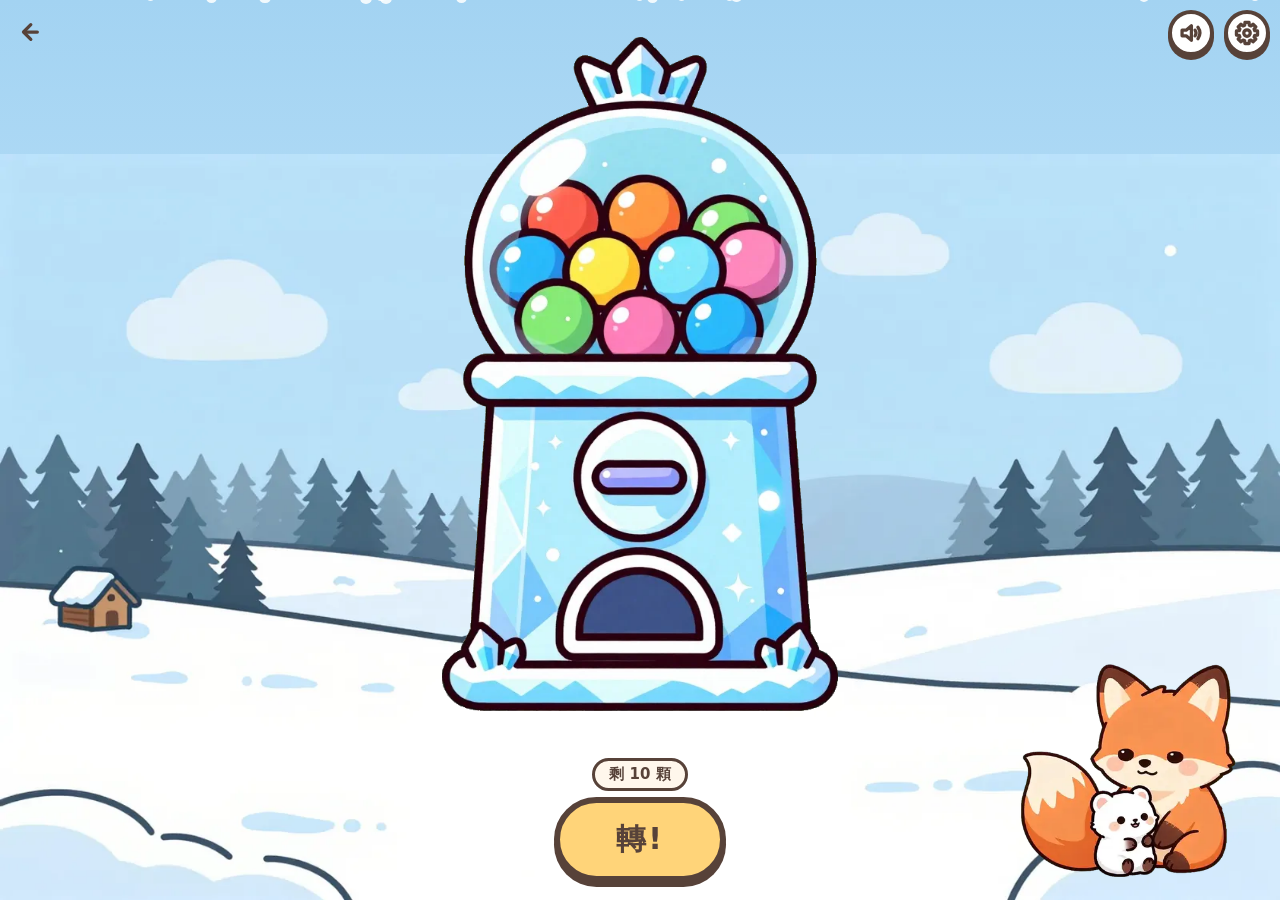
==== commit 45d1887a: "feat(gashapon): sound and settings move to the top-right corner Settings is for grown-ups and sat ri" ====
--- a/gashapon/index.html
+++ b/gashapon/index.html
@@ -15,6 +15,10 @@
 <body>
 
 <a class="home-link home-link--corner" href="../" aria-label="回首頁"><svg class="icon" aria-hidden="true"><use href="../shared/img/icons.svg#home"/></svg></a>
+<div class="corner-tools">
+  <button class="icon-btn" id="soundBtn" type="button" aria-label="音效開關"><svg class="icon" aria-hidden="true"><use id="soundIcon" href="../shared/img/icons.svg#sound-on"/></svg></button>
+  <button class="icon-btn" id="settingsBtn" type="button" aria-label="設定"><svg class="icon" aria-hidden="true"><use href="../shared/img/icons.svg#settings"/></svg></button>
+</div>
 
 <!-- 雪花粒子的形狀(reveal.js 的 spawnParticles 用 <use href="#snowflake"> 引用) -->
 <svg width="0" height="0" style="position:absolute" aria-hidden="true">
@@ -58,12 +62,10 @@
 </main>
 
 <footer class="toolbar">
-  <button class="icon-btn" id="soundBtn" type="button" aria-label="音效開關"><svg class="icon" aria-hidden="true"><use id="soundIcon" href="../shared/img/icons.svg#sound-on"/></svg></button>
   <div class="draw-group">
     <p class="remain-tag" id="remainTag"></p>
     <button class="btn btn--draw" id="drawBtn" type="button">轉!</button>
   </div>
-  <button class="icon-btn" id="settingsBtn" type="button" aria-label="設定"><svg class="icon" aria-hidden="true"><use href="../shared/img/icons.svg#settings"/></svg></button>
 </footer>
 
 <dialog class="dialog" id="settingsDialog">
--- a/gashapon/css/style.css
+++ b/gashapon/css/style.css
@@ -30,6 +30,24 @@
   transform: none;
   z-index: 5;
 }
+
+/* 音效、設定放右上角(2026-10-01):設定是給大人用的,放在「轉!」旁邊小孩很容易按到;
+   工具列只留「轉!」,主要按鈕單獨置中。 */
+.corner-tools {
+  position: fixed;
+  top: max(10px, env(safe-area-inset-top));
+  right: max(10px, env(safe-area-inset-right));
+  display: flex;
+  gap: 10px;
+  z-index: 5;
+}
+.corner-tools .icon-btn {
+  width: 46px;
+  height: 46px;
+  border-width: 4px;
+  box-shadow: 0 4px 0 var(--ink);
+}
+.corner-tools .icon { width: 26px; height: 26px; }
 
 /* ---------- stage ---------- */
 .stage {
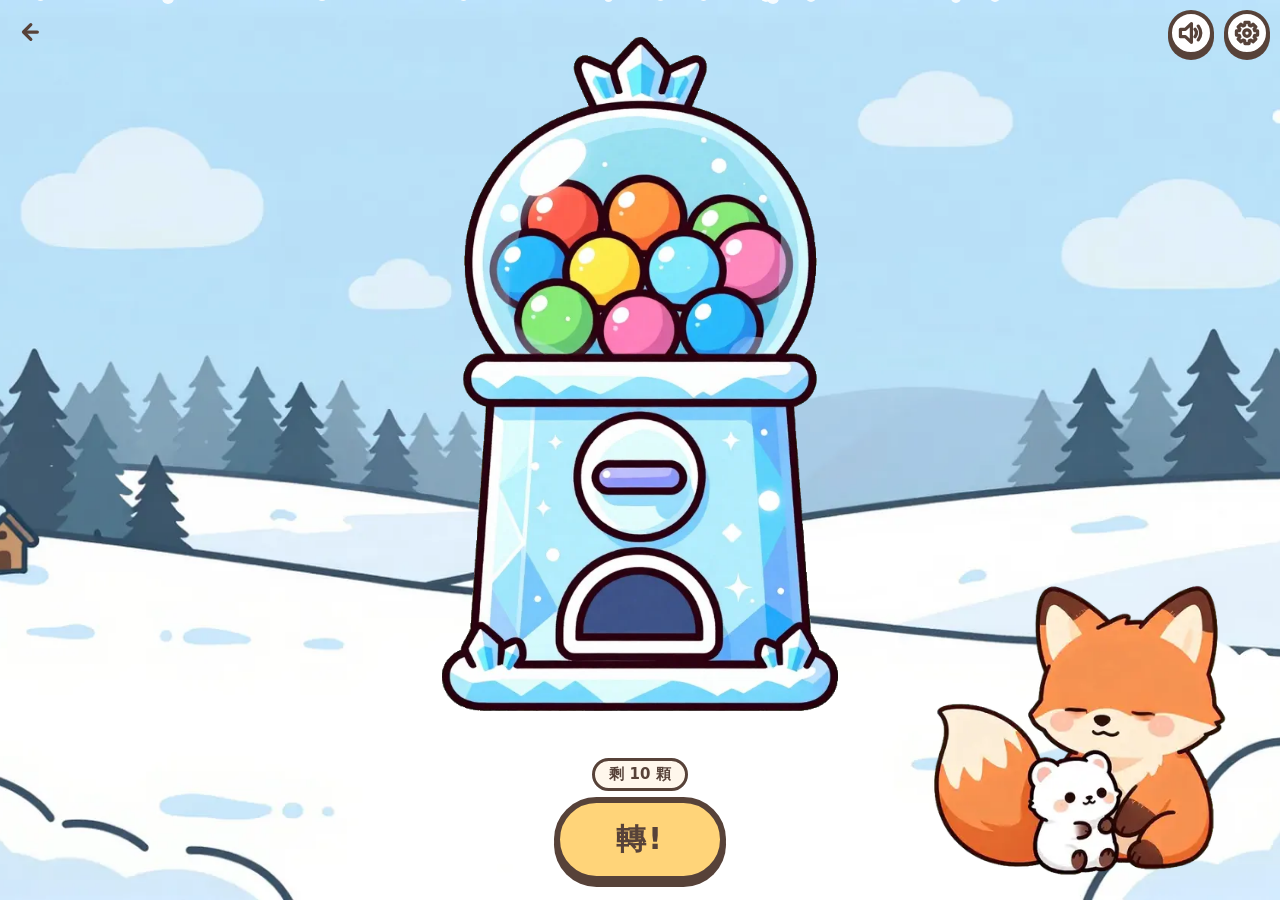
==== commit fc3d7bda: "fix(gashapon): knob anchors inline in the HTML so the knob is aligned before JS runs Co-Authored-By:" ====
--- a/gashapon/index.html
+++ b/gashapon/index.html
@@ -31,7 +31,7 @@
 </svg>
 
 <main class="stage" id="stage">
-  <div class="machine" id="machine">
+  <div class="machine" id="machine" style="--machine-aspect: 0.5867; --knob-x: 0.4971; --knob-y: 0.6532; --knob-r: 0.1708">
     <img class="machine__body" src="img/machine.webp?v=75cbaebd" alt="" draggable="false">
     <button class="machine__knob" id="knob" type="button" aria-label="轉">
       <img src="img/knob.webp?v=3c6e68dc" alt="" draggable="false">
--- a/shared/css/tokens.css
+++ b/shared/css/tokens.css
@@ -68,7 +68,10 @@
        下半部維持單一顏色才能保證不管接在哪裡都沒有接縫。 */
   background-repeat: no-repeat, no-repeat;
   background-position: center bottom, center;
-  background-size: 100% auto, cover;
+  /* 遠景圖至少跟視窗一樣高(1600×933 → 寬 = 高 × 1.715):視窗比圖片方的時候(筆電 1440×900),
+     原本「寬度撐滿」高度不夠,上面露出一條比圖片天空深的漸層,看起來像一條 header(2026-10-01)。
+     手機直式時 100% 比較大,照舊寬度撐滿、上面接天空。 */
+  background-size: max(100%, 171.5vh) auto, cover;
 }
 
 /* ---------- buttons ---------- */
--- a/gashapon/css/style.css
+++ b/gashapon/css/style.css
@@ -44,10 +44,19 @@
 .corner-tools .icon-btn {
   width: 46px;
   height: 46px;
+  /* iOS(WebKit)的 <button> 預設內距比較大,46px 的按鈕裝 26px 圖示會被擠偏,
+     喇叭的聲波凸出到圓框外面變成一塊白角(使用者 iPhone 截圖,2026-10-01)。
+     內距歸零、grid 置中、關掉預設外觀,再用 overflow: hidden 讓任何超出的東西都被圓框裁掉 */
+  -webkit-appearance: none;
+  appearance: none;
+  padding: 0;
+  display: grid;
+  place-items: center;
+  overflow: hidden;
   border-width: 4px;
   box-shadow: 0 4px 0 var(--ink);
 }
-.corner-tools .icon { width: 26px; height: 26px; }
+.corner-tools .icon { width: 26px; height: 26px; margin: 0; overflow: hidden; }
 
 /* ---------- stage ---------- */
 .stage {
@@ -65,7 +74,7 @@
    吉祥物寬度跟 shared/css/mascot.css 的 .mascots 一樣。 */
 .machine {
   --a: var(--machine-aspect, .5867);
-  --mascot-w: clamp(140px, 28vh, 300px);
+  --mascot-w: clamp(160px, 38vh, 420px);
   position: relative;
   width: min(92cqh * var(--a), 100cqw);
   aspect-ratio: var(--a);
--- a/shared/css/mascot.css
+++ b/shared/css/mascot.css
@@ -11,8 +11,9 @@
   position: fixed;
   right: 16px;
   bottom: 16px;
-  /* 2026-10-01 使用者覺得太小,放大一級(原本 clamp(96px, 15vh, 180px)) */
-  width: clamp(140px, 28vh, 300px);
+  /* 2026-10-01 使用者覺得太小,放大兩次(clamp(96px, 15vh, 180px) → clamp(140px, 28vh, 300px) → 現在)。
+     改這裡要一起改 gashapon/css/style.css 的 .machine --mascot-w,機台靠它避開吉祥物 */
+  width: clamp(160px, 38vh, 420px);
   aspect-ratio: var(--mascot-aspect, 10 / 9);
   pointer-events: none;
   /* 排在所有頁面內容後面:按鈕、卡片、揭曉面板都疊在牠上面,不會被擋住
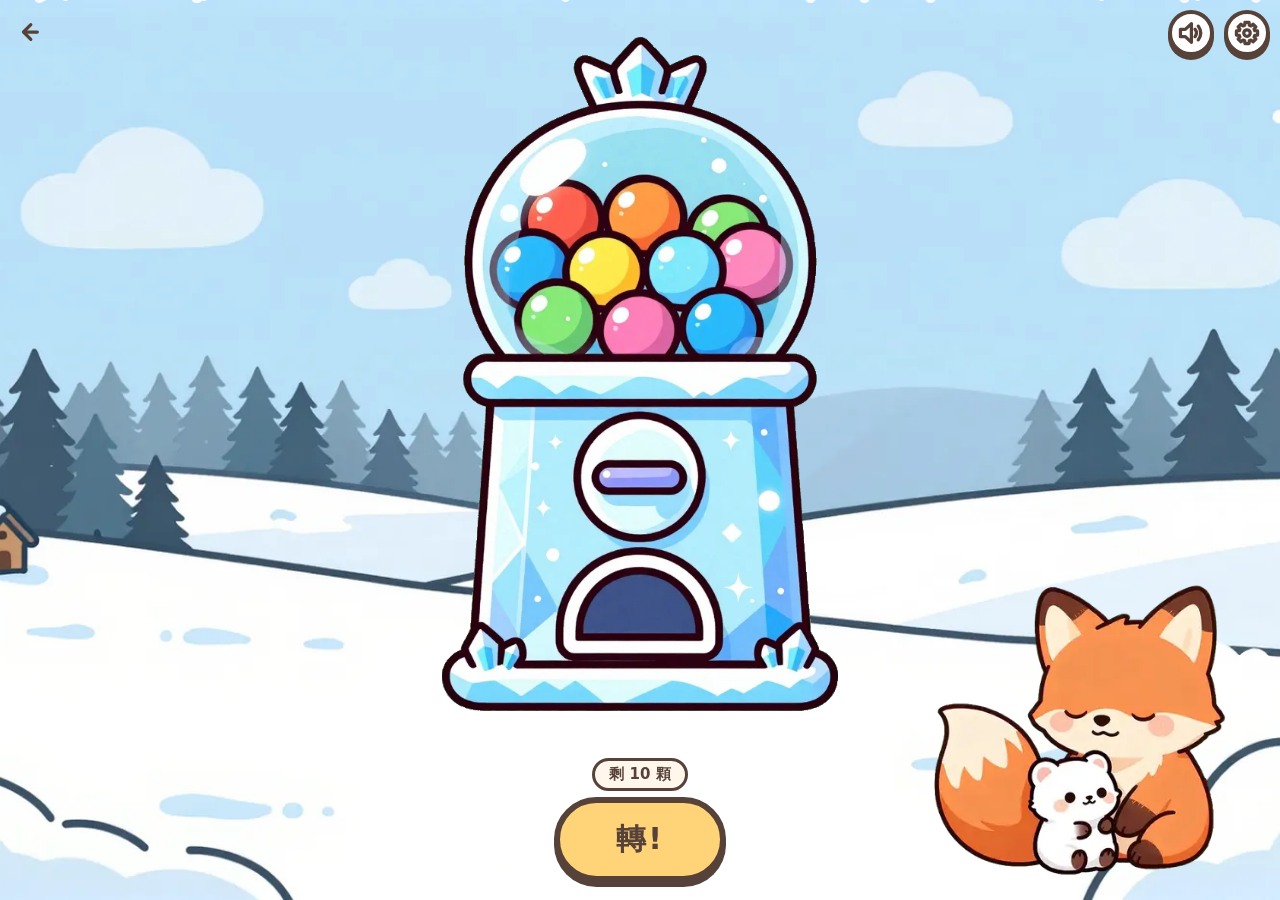
==== commit 791187e7: "refactor(shared): snow particles and aura move to shared/js/reveal-fx.js Co-Authored-By: Claude Opus" ====
--- a/gashapon/index.html
+++ b/gashapon/index.html
@@ -7,6 +7,7 @@
 <title>扭蛋機</title>
 <link rel="icon" href="data:image/svg+xml,<svg xmlns='http://www.w3.org/2000/svg' viewBox='0 0 32 32'><text y='26' font-size='26'>🥚</text></svg>">
 <link rel="stylesheet" href="../shared/css/tokens.css">
+<link rel="stylesheet" href="../shared/css/reveal-fx.css">
 <link rel="stylesheet" href="css/style.css">
 <link rel="stylesheet" href="../shared/css/prize-frame.css">
 <link rel="stylesheet" href="css/animations.css">
--- a/shared/css/tokens.css
+++ b/shared/css/tokens.css
@@ -18,12 +18,15 @@
   --r-N-a: #FFFFFF;  --r-N-b: #E7DFD4;
   --r-R-a: #8CF0B4;  --r-R-b: #34C77B;
   --r-SR-a: #CBA9FF; --r-SR-b: #8B5CF6;
-  --r-SSR-a: #FFE493;--r-SSR-b: #F0A500;
-  /* 小尺寸上 conic 會糊成色輪,所以實心處用流動的線性彩虹,只有光暈用 conic */
+  /* 稀有度的金與彩虹(2026-10-01 扭蛋機頁調過:「UR 太鮮艷」「SSR 不夠金」),扭蛋機與立體扭蛋機共用。
+     小尺寸上 conic 會糊成色輪,所以實心處用流動的線性彩虹,只有光暈用 conic */
+  --r-SSR-a: #FFD54A;
+  --r-SSR-b: #E3A008;
+  --gold: linear-gradient(135deg, #FFE68C 0%, #F7BE1E 38%, #FFF0B3 52%, #E3A008 70%, #F7C948 100%);
   --rainbow: linear-gradient(115deg,
-    #FF5F6D 0%, #FFB347 18%, #FFE14D 34%, #4BE08A 52%, #4CC5FF 70%, #B57BFF 86%, #FF6FC8 100%);
+    #FFA3B1 0%, #FFCF9E 18%, #FFF1A6 34%, #A8EBC4 52%, #A6DDFF 70%, #CDB6FF 86%, #FFB8E1 100%);
   --rainbow-conic: conic-gradient(from 0deg,
-    #FF5F6D, #FFE14D, #4BE08A, #4CC5FF, #B57BFF, #FF6FC8, #FF5F6D);
+    #FFA3B1, #FFF1A6, #A8EBC4, #A6DDFF, #CDB6FF, #FFB8E1, #FFA3B1);
 }
 
 * { box-sizing: border-box; }
@@ -247,6 +250,46 @@
 .home-link:active { background: rgba(87, 66, 57, .1); }
 .home-link:focus-visible { outline: 3px solid var(--sun); outline-offset: 2px; }
 
+/* 沒有標題列的頁面(2026-10-01 扭蛋機起),← 浮在左上角,不佔版面 */
+.home-link--corner {
+  position: fixed;
+  top: max(10px, env(safe-area-inset-top));
+  left: max(8px, env(safe-area-inset-left));
+  transform: none;
+  z-index: 5;
+}
+
+/* 音效、設定放右上角(2026-10-01):設定是給大人用的,放在「轉!」旁邊小孩很容易按到;
+   工具列只留「轉!」,主要按鈕單獨置中。 */
+.corner-tools {
+  position: fixed;
+  top: max(10px, env(safe-area-inset-top));
+  right: max(10px, env(safe-area-inset-right));
+  display: flex;
+  gap: 10px;
+  z-index: 5;
+}
+.corner-tools .icon-btn {
+  width: 46px;
+  height: 46px;
+  /* iOS(WebKit)的 <button> 預設內距比較大,46px 的按鈕裝 26px 圖示會被擠偏,
+     喇叭的聲波凸出到圓框外面變成一塊白角(使用者 iPhone 截圖,2026-10-01)。
+     內距歸零、grid 置中、關掉預設外觀,再用 overflow: hidden 讓任何超出的東西都被圓框裁掉 */
+  -webkit-appearance: none;
+  appearance: none;
+  padding: 0;
+  display: grid;
+  place-items: center;
+  overflow: hidden;
+  border-width: 4px;
+  box-shadow: 0 4px 0 var(--ink);
+}
+/* 手寫 SVG 圖示(shared/img/icons.svg) */
+.icon { width: 28px; height: 28px; color: var(--ink); stroke-width: var(--icon-stroke); overflow: visible; }
+.icon-btn .icon { display: block; margin: auto; }
+.home-link .icon { width: 26px; height: 26px; }
+.corner-tools .icon { width: 26px; height: 26px; margin: 0; overflow: hidden; }
+
 /* ---------- chip ---------- */
 .chip {
   font: inherit;
@@ -262,3 +305,34 @@
 }
 .chip:disabled { opacity: .35; cursor: default; }
 .chip--danger { color: #C03A2B; }
+
+/* 工具列上的「剩 X 顆」膠囊(扭蛋機與立體扭蛋機共用) */
+.remain-tag {
+  margin: 0;
+  padding: 4px 14px;
+  border-radius: 999px;
+  border: 3px solid var(--ink);
+  background: var(--cream);
+  font-size: 15px;
+  font-variant-numeric: tabular-nums;
+}
+
+/* 主要的抽獎鈕(扭蛋機「轉!」、立體扭蛋機「抽獎」共用):陽光黃、大字、每隔一下輕輕晃一次 */
+.btn--draw {
+  font-size: 30px;
+  letter-spacing: .06em;
+  padding: 16px 56px;
+  min-height: 72px;
+  background: var(--sun);
+  animation: nudge 2.8s ease-in-out infinite;
+}
+.btn--draw:disabled { animation: none; }
+@media (max-height: 560px) {
+.btn--draw { font-size: 22px; min-height: 56px; padding: 12px 36px; }
+}
+
+@keyframes nudge {
+  0%, 88%, 100% { transform: scale(1); }
+  92%           { transform: scale(1.06) rotate(-2deg); }
+  96%           { transform: scale(1.06) rotate(2deg); }
+}
--- a/shared/css/reveal-fx.css
+++ b/shared/css/reveal-fx.css
@@ -0,0 +1,51 @@
+/* 揭曉演出的雪花粒子與光暈(扭蛋機、立體扭蛋機共用;2026-10-02 從 gashapon/css/style.css 搬來)。
+   .aura、.particles 在呼叫端的 grid 裡疊在同一格(grid-area 1 / 1)。 */
+.aura {
+  grid-area: 1 / 1;
+  width: min(42vw, 150px);
+  aspect-ratio: 1;
+  border-radius: 50%;
+  pointer-events: none;
+}
+.aura[data-rarity="N"]   { background: radial-gradient(circle, #fff 0 40%, transparent 70%); }
+.aura[data-rarity="R"]   { background: radial-gradient(circle, #8CF0B4 0 40%, transparent 70%); }
+.aura[data-rarity="SR"]  { background: radial-gradient(circle, #CBA9FF 0 40%, transparent 70%); }
+.aura[data-rarity="SSR"] { background: radial-gradient(circle, #FFE493 0 40%, transparent 70%); }
+.aura[data-rarity="UR"]  { background: var(--rainbow-conic); filter: blur(6px); }
+
+.particles {
+  grid-area: 1 / 1;
+  /* 疊在蛋的上面:升階的雪花是從蛋身上噴出來的,排在後面會被蛋擋住 */
+  position: relative;
+  z-index: 2;
+  display: grid;
+  place-items: center;
+  pointer-events: none;
+}
+.particle {
+  grid-area: 1 / 1;
+  width: 14px;
+  height: 14px;
+  border-radius: 50%;
+}
+.particle--rainbow { background: var(--rainbow); }
+.particle--snow {
+  width: 26px;
+  height: 26px;
+  border-radius: 0;
+  overflow: visible;
+  /* 白色(N)的雪花在亮背景上看不到,加一圈深色描邊般的影子 */
+  filter: drop-shadow(0 0 1.5px rgba(58, 46, 41, .7));
+}
+
+/* 3D 用:特效層釘在蛋投影到螢幕上的那一點(--fx-x / --fx-y 由 main.js 設) */
+.fx {
+  position: fixed;
+  left: var(--fx-x, 50%);
+  top: var(--fx-y, 50%);
+  width: 0;
+  height: 0;
+  display: grid;
+  place-items: center;
+  pointer-events: none;
+}
--- a/gashapon/css/style.css
+++ b/gashapon/css/style.css
@@ -1,15 +1,3 @@
-/* 扭蛋機頁自己的稀有度色微調(2026-10-01,使用者:「UR 太鮮艷」「SSR 不夠金」)。
-   只覆寫在這一頁 —— shared/css/tokens.css 也給立體扭蛋機用,那邊這次不動。 */
-:root {
-  --r-SSR-a: #FFD54A;
-  --r-SSR-b: #E3A008;
-  --gold: linear-gradient(135deg, #FFE68C 0%, #F7BE1E 38%, #FFF0B3 52%, #E3A008 70%, #F7C948 100%);
-  --rainbow: linear-gradient(115deg,
-    #FFA3B1 0%, #FFCF9E 18%, #FFF1A6 34%, #A8EBC4 52%, #A6DDFF 70%, #CDB6FF 86%, #FFB8E1 100%);
-  --rainbow-conic: conic-gradient(from 0deg,
-    #FFA3B1, #FFF1A6, #A8EBC4, #A6DDFF, #CDB6FF, #FFB8E1, #FFA3B1);
-}
-
 html, body {
   margin: 0;
   height: 100%;
@@ -22,41 +10,6 @@
   overflow: hidden;
 }
 
-/* 標題拔掉了(2026-10-01),← 改成浮在左上角,不佔版面 */
-.home-link--corner {
-  position: fixed;
-  top: max(10px, env(safe-area-inset-top));
-  left: max(8px, env(safe-area-inset-left));
-  transform: none;
-  z-index: 5;
-}
-
-/* 音效、設定放右上角(2026-10-01):設定是給大人用的,放在「轉!」旁邊小孩很容易按到;
-   工具列只留「轉!」,主要按鈕單獨置中。 */
-.corner-tools {
-  position: fixed;
-  top: max(10px, env(safe-area-inset-top));
-  right: max(10px, env(safe-area-inset-right));
-  display: flex;
-  gap: 10px;
-  z-index: 5;
-}
-.corner-tools .icon-btn {
-  width: 46px;
-  height: 46px;
-  /* iOS(WebKit)的 <button> 預設內距比較大,46px 的按鈕裝 26px 圖示會被擠偏,
-     喇叭的聲波凸出到圓框外面變成一塊白角(使用者 iPhone 截圖,2026-10-01)。
-     內距歸零、grid 置中、關掉預設外觀,再用 overflow: hidden 讓任何超出的東西都被圓框裁掉 */
-  -webkit-appearance: none;
-  appearance: none;
-  padding: 0;
-  display: grid;
-  place-items: center;
-  overflow: hidden;
-  border-width: 4px;
-  box-shadow: 0 4px 0 var(--ink);
-}
-.corner-tools .icon { width: 26px; height: 26px; margin: 0; overflow: hidden; }
 
 /* ---------- stage ---------- */
 .stage {
@@ -161,8 +114,8 @@
   /* 右下的暗面(月牙的下半) */
   box-shadow: inset -12px -14px 0 rgba(58, 40, 90, .16);
 }
-/* 花紋貼圖(2026-10-01):球由 CSS 畫,圖只負責花紋,灰階用 multiply 疊在稀有度色上 ——
-   白的地方就是稀有度色,顏色由程式決定(issue #5 共同規則)。
+/* 花紋貼圖(2026-10-01 改白):球由 CSS 畫,圖只負責花紋 —— 圖本身是白色雪花(UR 是水晶藍加白邊)
+   加透明度,直接疊在稀有度色上,底色由程式決定(issue #5 共同規則)。立體扭蛋機讀同一張圖。
    上下兩半共用同一張圖:各鋪成整顆球的大小,上半對齊頂、下半對齊底,裂開時花紋跟著兩半走。 */
 .capsule__half::before {
   content: "";
@@ -171,7 +124,6 @@
   width: 100%;
   height: 200%;
   background: var(--pattern, none) center / cover no-repeat;
-  mix-blend-mode: multiply;
   pointer-events: none;
 }
 .capsule__half--top::before { top: 0; }
@@ -189,55 +141,17 @@
 /* 落在下方的影子 */
 .capsule { filter: drop-shadow(0 12px 0 rgba(87, 66, 57, .18)); }
 
-.capsule[data-rarity="N"]   { --half-a: var(--r-N-a);   --half-b: var(--r-N-b);   --pattern: url(../img/pattern-N.webp?v=5bd43d8d); }
-.capsule[data-rarity="R"]   { --half-a: var(--r-R-a);   --half-b: var(--r-R-b);   --pattern: url(../img/pattern-R.webp?v=4a28a827); }
-.capsule[data-rarity="SR"]  { --half-a: var(--r-SR-a);  --half-b: var(--r-SR-b);  --pattern: url(../img/pattern-SR.webp?v=5fe470dd); }
-.capsule[data-rarity="SSR"] { --half-a: var(--r-SSR-a); --half-b: var(--r-SSR-b); --pattern: url(../img/pattern-SSR.webp?v=26007f16); }
+.capsule[data-rarity="N"]   { --half-a: var(--r-N-a);   --half-b: var(--r-N-b);   --pattern: url(../img/pattern-N.webp?v=b36879a3); }
+.capsule[data-rarity="R"]   { --half-a: var(--r-R-a);   --half-b: var(--r-R-b);   --pattern: url(../img/pattern-R.webp?v=c59a5357); }
+.capsule[data-rarity="SR"]  { --half-a: var(--r-SR-a);  --half-b: var(--r-SR-b);  --pattern: url(../img/pattern-SR.webp?v=f681b021); }
+.capsule[data-rarity="SSR"] { --half-a: var(--r-SSR-a); --half-b: var(--r-SSR-b); --pattern: url(../img/pattern-SSR.webp?v=59738a23); }
 /* SSR 的金:殼跟標籤都加一道金屬光澤的漸層(純色看起來像奶油黃) */
 .capsule[data-rarity="SSR"] .capsule__half { background: var(--gold); background-size: 100% 200%; }
 .capsule[data-rarity="SSR"] .capsule__half--bottom { background-position: 0 100%; }
-.capsule[data-rarity="UR"]   { --pattern: url(../img/pattern-UR.webp?v=6b924b7a); }
+.capsule[data-rarity="UR"]   { --pattern: url(../img/pattern-UR.webp?v=565edd30); }
 .capsule[data-rarity="UR"] .capsule__half {
   background: var(--rainbow);
   animation: shimmer 3.2s linear infinite;
-}
-
-.aura {
-  grid-area: 1 / 1;
-  width: min(42vw, 150px);
-  aspect-ratio: 1;
-  border-radius: 50%;
-  pointer-events: none;
-}
-.aura[data-rarity="N"]   { background: radial-gradient(circle, #fff 0 40%, transparent 70%); }
-.aura[data-rarity="R"]   { background: radial-gradient(circle, #8CF0B4 0 40%, transparent 70%); }
-.aura[data-rarity="SR"]  { background: radial-gradient(circle, #CBA9FF 0 40%, transparent 70%); }
-.aura[data-rarity="SSR"] { background: radial-gradient(circle, #FFE493 0 40%, transparent 70%); }
-.aura[data-rarity="UR"]  { background: var(--rainbow-conic); filter: blur(6px); }
-
-.particles {
-  grid-area: 1 / 1;
-  /* 疊在蛋的上面:升階的雪花是從蛋身上噴出來的,排在後面會被蛋擋住 */
-  position: relative;
-  z-index: 2;
-  display: grid;
-  place-items: center;
-  pointer-events: none;
-}
-.particle {
-  grid-area: 1 / 1;
-  width: 14px;
-  height: 14px;
-  border-radius: 50%;
-}
-.particle--rainbow { background: var(--rainbow); }
-.particle--snow {
-  width: 26px;
-  height: 26px;
-  border-radius: 0;
-  overflow: visible;
-  /* 白色(N)的雪花在亮背景上看不到,加一圈深色描邊般的影子 */
-  filter: drop-shadow(0 0 1.5px rgba(58, 46, 41, .7));
 }
 
 .prize-card {
@@ -253,21 +167,6 @@
   box-shadow: 0 10px 0 rgba(87,66,57,.2);
   position: relative;
 }
-/* 稀有度標籤(2026-10-01 放大、跟扭蛋殼同一套顏色,外圈一條白色霜邊) */
-.prize-card__badge {
-  padding: 6px 22px;
-  border-radius: 999px;
-  border: 4px solid var(--ink);
-  box-shadow: inset 0 0 0 3px rgba(255, 255, 255, .8);
-  font-size: 22px;
-  line-height: 1.15;
-  color: var(--ink);
-}
-.prize-card__badge[data-rarity="N"]   { background: var(--r-N-b); }
-.prize-card__badge[data-rarity="R"]   { background: var(--r-R-b); }
-.prize-card__badge[data-rarity="SR"]  { background: var(--r-SR-b); color: #fff; text-shadow: 0 1px 0 var(--ink); }
-.prize-card__badge[data-rarity="SSR"] { background: var(--gold); }
-.prize-card__badge[data-rarity="UR"]  { background: var(--rainbow); animation: shimmer 3.2s linear infinite; }
 .prize-card__name {
   margin: 0;
   font-size: clamp(26px, 8vw, 40px);
@@ -310,29 +209,7 @@
 }
 
 .draw-group { display: grid; justify-items: center; gap: 6px; }
-.remain-tag {
-  margin: 0;
-  padding: 4px 14px;
-  border-radius: 999px;
-  border: 3px solid var(--ink);
-  background: var(--cream);
-  font-size: 15px;
-  font-variant-numeric: tabular-nums;
-}
-
-.btn--draw {
-  font-size: 30px;
-  letter-spacing: .06em;
-  padding: 16px 56px;
-  min-height: 72px;
-  background: var(--sun);
-  animation: nudge 2.8s ease-in-out infinite;
-}
-.btn--draw:disabled { animation: none; }
-
-.icon { width: 28px; height: 28px; color: var(--ink); stroke-width: var(--icon-stroke); overflow: visible; }
-.icon-btn .icon { display: block; margin: auto; }
-.home-link .icon { width: 26px; height: 26px; }
+
 
 /* ---------- dialog (machine-specific bits) ---------- */
 .prize-list, .edit-list { list-style: none; margin: 0; padding: 0; display: grid; gap: 10px; }
@@ -427,17 +304,4 @@
   cursor: pointer;
 }
 
-@media (max-height: 560px) {
-  .draw-group { display: grid; justify-items: center; gap: 6px; }
-.remain-tag {
-  margin: 0;
-  padding: 4px 14px;
-  border-radius: 999px;
-  border: 3px solid var(--ink);
-  background: var(--cream);
-  font-size: 15px;
-  font-variant-numeric: tabular-nums;
-}
-
-.btn--draw { font-size: 22px; min-height: 56px; padding: 12px 36px; }
-}
+
--- a/shared/css/prize-frame.css
+++ b/shared/css/prize-frame.css
@@ -5,12 +5,14 @@
    1000x750 畫布的 (120,190)–(880,610),外圍裝飾往外凸 —— 換等級時框身跟文字區完全一樣。
    扭蛋機在用;立體扭蛋機之後加上 .prize-frame、data-rarity 就能用(issue #6)。 */
 .prize-frame {
-  width: min(88vw, 460px);
+  --card-w: min(88vw, 460px);
+  width: var(--card-w);
   aspect-ratio: 4 / 3;
   max-height: 80dvh;
-  /* 面板:左右各 12% 寬、上 190/750 高、下 140/750 高;padding 的百分比是相對寬度,
-     所以上 = 190/750×0.75 = 19%、下 = 14%,再各往內留 2% */
-  padding: 21% 14% 16%;
+  /* 面板:左右各 12% 寬、上 190/750 高、下 140/750 高,換成卡片寬度的比例再各往內留 2%。
+     不能寫百分比:padding 的 % 是相對「外層」(撐滿視窗的遮罩)的寬度,不是卡片本身 ——
+     電腦上會變成 300px 的內距,把卡片撐成直的、名字被擠掉(2026-10-01 使用者回報) */
+  padding: calc(var(--card-w) * .21) calc(var(--card-w) * .14) calc(var(--card-w) * .16);
   display: grid;
   grid-template-rows: auto minmax(0, 1fr);
   position: relative;
@@ -53,3 +55,43 @@
   translate: -50% 0;
   white-space: nowrap;
 }
+
+/* 外框圖還沒下載好(網路很慢)時的保底外觀:一般的奶油色圓角卡片,圖一到就換掉 */
+.prize-frame.is-frame-loading {
+  background-color: var(--cream);
+  border: var(--stroke) solid var(--ink);
+  border-radius: 26px;
+}
+
+/* 稀有度標籤(2026-10-01 放大、跟扭蛋殼同一套顏色,外圈一條白色霜邊) */
+.prize-card__badge {
+  padding: 6px 22px;
+  border-radius: 999px;
+  border: 4px solid var(--ink);
+  box-shadow: inset 0 0 0 3px rgba(255, 255, 255, .8);
+  font-size: 22px;
+  line-height: 1.15;
+  color: var(--ink);
+}
+.prize-card__badge[data-rarity="N"]   { background: var(--r-N-b); }
+.prize-card__badge[data-rarity="R"]   { background: var(--r-R-b); }
+.prize-card__badge[data-rarity="SR"]  { background: var(--r-SR-b); color: #fff; text-shadow: 0 1px 0 var(--ink); }
+.prize-card__badge[data-rarity="SSR"] { background: var(--gold); }
+.prize-card__badge[data-rarity="UR"]  { background: var(--rainbow); animation: shimmer 3.2s linear infinite; }
+
+@keyframes shimmer {
+  to { filter: hue-rotate(360deg) saturate(1.15); }
+}
+
+/* 預載架(2026-10-01):每個稀有度的外框與扭蛋各放一個看不到的元素,
+   瀏覽器用跟 CSS 完全相同的網址(含 ?v=)先把圖下載好,揭曉時才不會畫出半張圖 */
+.preload-rack {
+  position: fixed;
+  left: -9999px;
+  top: 0;
+  width: 10px;
+  height: 10px;
+  overflow: hidden;
+  visibility: hidden;
+  pointer-events: none;
+}
--- a/gashapon/css/animations.css
+++ b/gashapon/css/animations.css
@@ -3,13 +3,3 @@
   50%      { transform: translateY(-6px); }
 }
 
-@keyframes nudge {
-  0%, 88%, 100% { transform: scale(1); }
-  92%           { transform: scale(1.06) rotate(-2deg); }
-  96%           { transform: scale(1.06) rotate(2deg); }
-}
-
-@keyframes shimmer {
-  to { filter: hue-rotate(360deg) saturate(1.15); }
-}
-
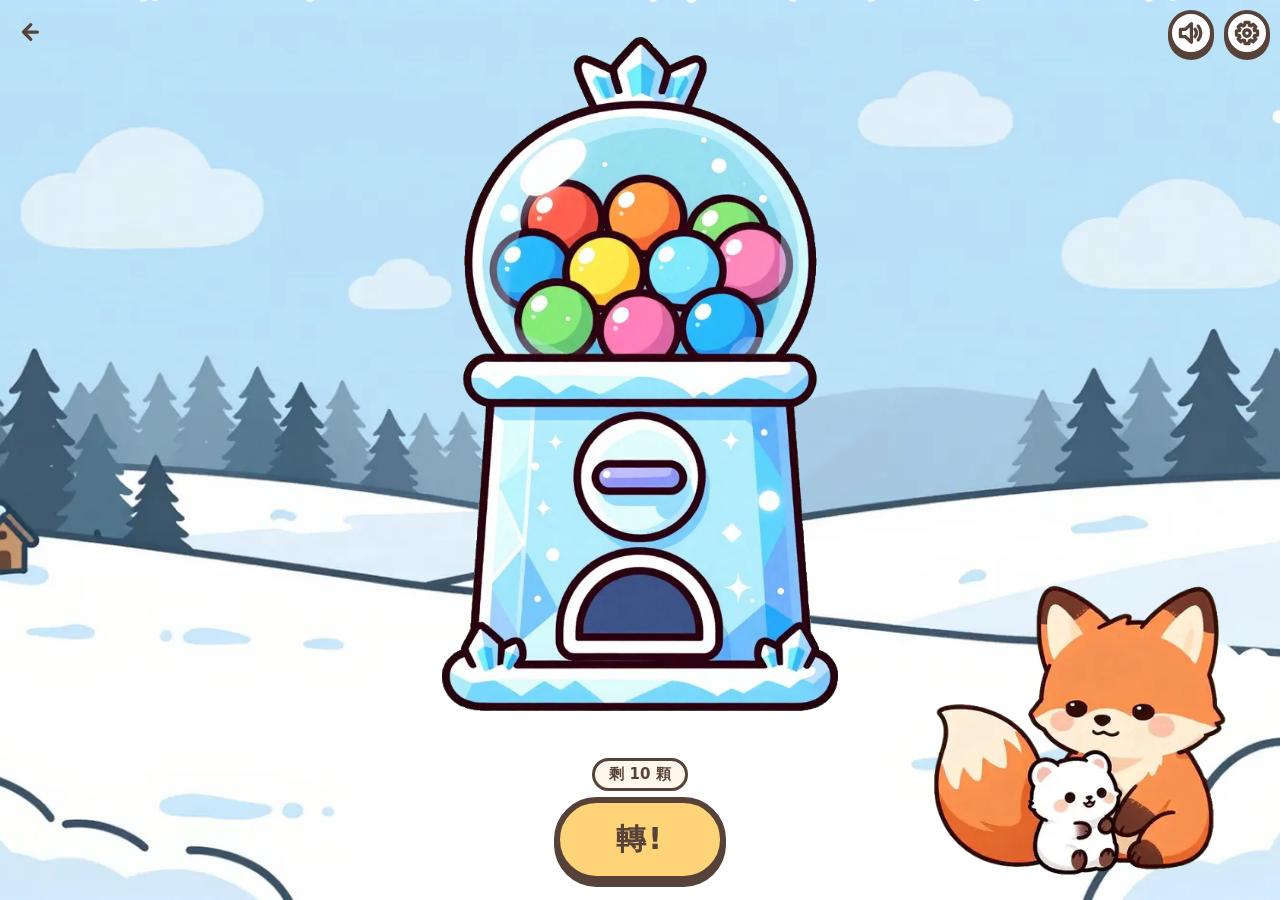
==== commit 20bcfd1e: "feat(gashapon3d): rarity skins composed on canvas from the shared tokens and patterns UR shimmer now" ====
--- a/gashapon/index.html
+++ b/gashapon/index.html
@@ -44,8 +44,8 @@
     <div class="aura" id="aura" hidden></div>
     <div class="particles" id="particles" aria-hidden="true"></div>
     <div class="capsule" id="capsule" data-rarity="N" hidden>
-      <span class="capsule__half capsule__half--top" id="capsuleTop"></span>
-      <span class="capsule__half capsule__half--bottom" id="capsuleBottom"></span>
+      <span class="capsule__half capsule__half--top" id="capsuleTop"><span class="capsule__tint"></span></span>
+      <span class="capsule__half capsule__half--bottom" id="capsuleBottom"><span class="capsule__tint"></span></span>
     </div>
     <div class="prize-card prize-frame" id="prizeCard" data-rarity="N" hidden>
       <span class="prize-card__badge" id="prizeBadge"></span>
--- a/gashapon/css/style.css
+++ b/gashapon/css/style.css
@@ -114,6 +114,17 @@
   /* 右下的暗面(月牙的下半) */
   box-shadow: inset -12px -14px 0 rgba(58, 40, 90, .16);
 }
+/* 底色層:平常不顯示,UR 才用(見下面 UR 那段)。蓋在半球底色上、花紋下面;
+   月牙暗面用 inherit 再畫一次,不然會被這層蓋掉 */
+.capsule__tint {
+  display: none;
+  position: absolute;
+  inset: 0;
+  z-index: 0;
+  border-radius: inherit;
+  box-shadow: inherit;
+  pointer-events: none;
+}
 /* 花紋貼圖(2026-10-01 改白):球由 CSS 畫,圖只負責花紋 —— 圖本身是白色雪花(UR 是水晶藍加白邊)
    加透明度,直接疊在稀有度色上,底色由程式決定(issue #5 共同規則)。立體扭蛋機讀同一張圖。
    上下兩半共用同一張圖:各鋪成整顆球的大小,上半對齊頂、下半對齊底,裂開時花紋跟著兩半走。 */
@@ -125,6 +136,7 @@
   height: 200%;
   background: var(--pattern, none) center / cover no-repeat;
   pointer-events: none;
+  z-index: 1;
 }
 .capsule__half--top::before { top: 0; }
 .capsule__half--bottom::before { bottom: 0; }
@@ -137,6 +149,7 @@
   height: 22%;
   border-radius: 50%;
   background: rgba(255,255,255,.8);
+  z-index: 2;
 }
 /* 落在下方的影子 */
 .capsule { filter: drop-shadow(0 12px 0 rgba(87, 66, 57, .18)); }
@@ -149,7 +162,10 @@
 .capsule[data-rarity="SSR"] .capsule__half { background: var(--gold); background-size: 100% 200%; }
 .capsule[data-rarity="SSR"] .capsule__half--bottom { background-position: 0 100%; }
 .capsule[data-rarity="UR"]   { --pattern: url(../img/pattern-UR.webp?v=565edd30); }
-.capsule[data-rarity="UR"] .capsule__half {
+/* UR:彩虹底色畫在獨立的底色層上,只有這一層轉色相(2026-10-02 使用者選 A)——
+   filter 掛在半球上的話,水晶藍雪花跟深棕描邊會跟著一起變色。 */
+.capsule[data-rarity="UR"] .capsule__tint {
+  display: block;
   background: var(--rainbow);
   animation: shimmer 3.2s linear infinite;
 }
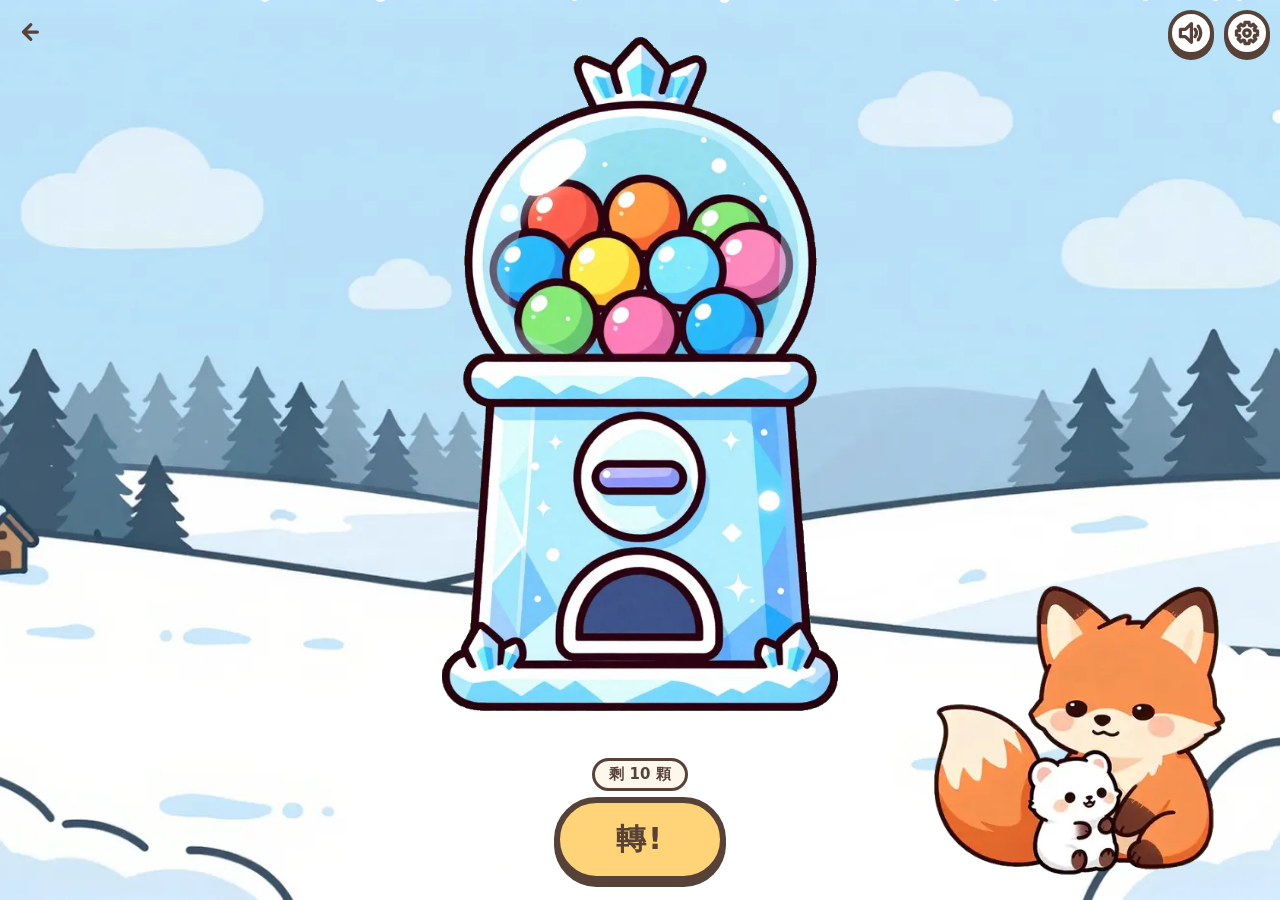
==== commit fee13237: "feat(shared): no zooming and no text selection anywhere on the site viewport locked, touch-action pa" ====
--- a/gashapon/index.html
+++ b/gashapon/index.html
@@ -2,7 +2,7 @@
 <html lang="zh-Hant">
 <head>
 <meta charset="utf-8">
-<meta name="viewport" content="width=device-width, initial-scale=1, viewport-fit=cover">
+<meta name="viewport" content="width=device-width, initial-scale=1, maximum-scale=1, user-scalable=no, viewport-fit=cover">
 <meta name="theme-color" content="#FFF6E9">
 <title>扭蛋機</title>
 <link rel="icon" href="data:image/svg+xml,<svg xmlns='http://www.w3.org/2000/svg' viewBox='0 0 32 32'><text y='26' font-size='26'>🥚</text></svg>">
@@ -12,6 +12,7 @@
 <link rel="stylesheet" href="../shared/css/prize-frame.css">
 <link rel="stylesheet" href="css/animations.css">
 <link rel="stylesheet" href="../shared/css/mascot.css">
+<script src="../shared/js/no-zoom.js"></script>
 </head>
 <body>
 
--- a/shared/css/tokens.css
+++ b/shared/css/tokens.css
@@ -30,6 +30,24 @@
 }
 
 * { box-sizing: border-box; }
+
+/* 全站不能縮放、不能反白(2026-10-02 使用者指定:手機連點會雙擊放大、長按會反白,
+   小孩玩的時候整頁就亂掉;代價是沒辦法放大頁面,使用者知道)。
+   pan-x pan-y = 只留捲動,雙指縮放跟雙擊放大都關掉;viewport 的 user-scalable=no 跟
+   shared/js/no-zoom.js(擋 iOS Safari 的 gesture 事件)一起才擋得乾淨。 */
+html {
+  touch-action: pan-x pan-y;
+  -webkit-user-select: none;
+  user-select: none;
+  -webkit-touch-callout: none;          /* 長按不跳出「拷貝/查詢」選單 */
+  -webkit-tap-highlight-color: transparent;
+}
+/* 設定裡要打獎項名字:輸入框還是要能選字、能編輯 */
+input, textarea, select {
+  -webkit-user-select: text;
+  user-select: text;
+  -webkit-touch-callout: default;
+}
 
 /* 作者端的 display 會蓋掉 hidden 屬性的 UA 樣式,所以要明講一次 */
 [hidden] { display: none !important; }
--- a/shared/css/reveal-fx.css
+++ b/shared/css/reveal-fx.css
@@ -49,3 +49,12 @@
   place-items: center;
   pointer-events: none;
 }
+/* 定位點是 0×0,子元素要自己以它為中心(不然會從那一點往右下長出去)。
+   雪花容器給一個跟光暈一樣大的框,雪花從框的正中央噴出 */
+.fx > * {
+  position: absolute;
+  left: 0;
+  top: 0;
+  translate: -50% -50%;
+}
+.fx .particles { width: min(42vw, 150px); aspect-ratio: 1; }
--- a/shared/css/prize-frame.css
+++ b/shared/css/prize-frame.css
@@ -42,6 +42,9 @@
   overflow: hidden;
 }
 .prize-frame .prize-card__name {
+  /* <p> 預設上下各 1em 外距:44px 的字會被往下推到框外(立體扭蛋機 2026-10-02 撞到) */
+  margin: 0;
+  text-align: center;
   max-width: 100%;
   line-height: 1.2;
   overflow-wrap: anywhere;
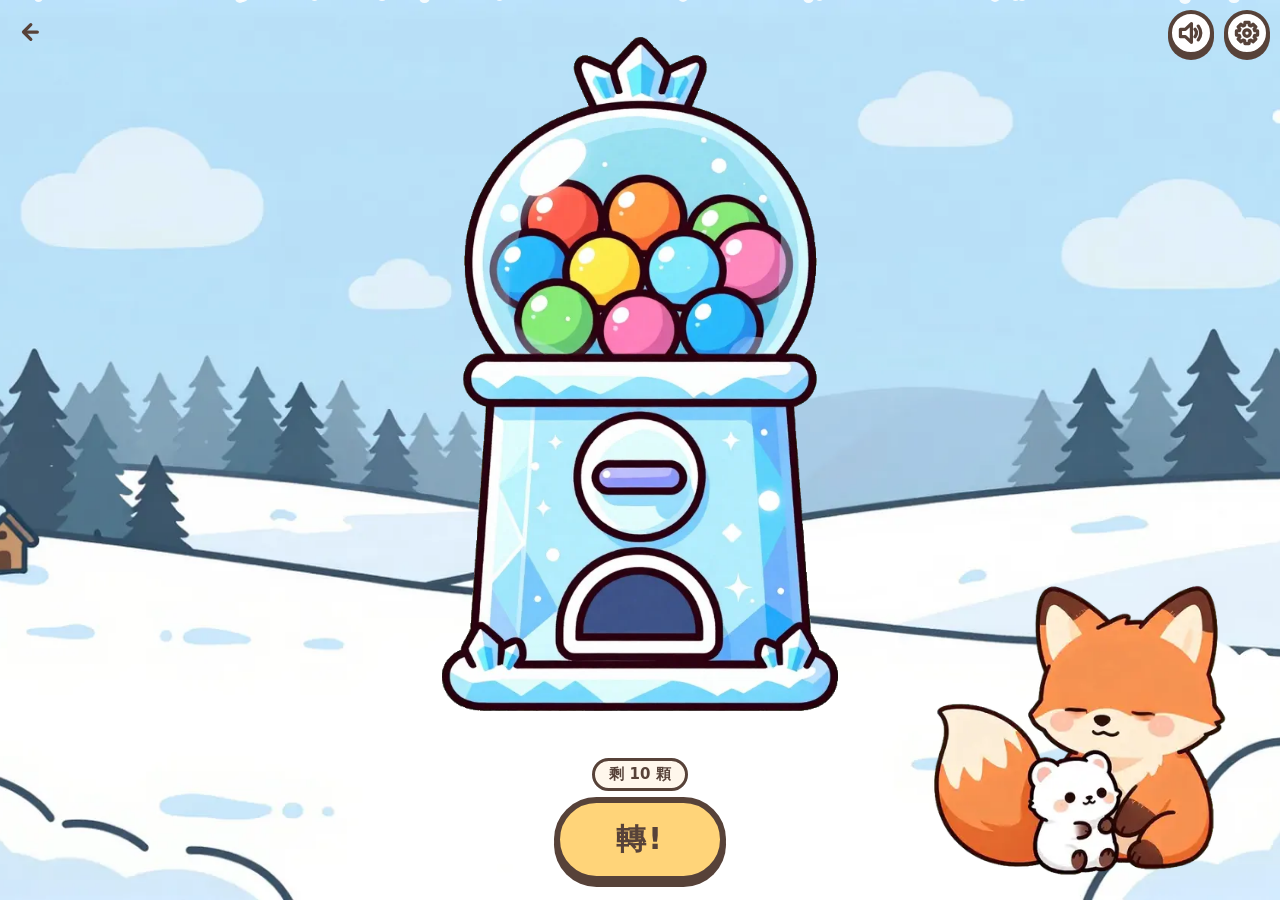
==== commit 84803f31: "fix(shared): block iOS double-tap zoom on every element and in JS; version shared CSS/JS URLs - touc" ====
--- a/gashapon/index.html
+++ b/gashapon/index.html
@@ -6,13 +6,13 @@
 <meta name="theme-color" content="#FFF6E9">
 <title>扭蛋機</title>
 <link rel="icon" href="data:image/svg+xml,<svg xmlns='http://www.w3.org/2000/svg' viewBox='0 0 32 32'><text y='26' font-size='26'>🥚</text></svg>">
-<link rel="stylesheet" href="../shared/css/tokens.css">
+<link rel="stylesheet" href="../shared/css/tokens.css?v=c3b419a4">
 <link rel="stylesheet" href="../shared/css/reveal-fx.css">
 <link rel="stylesheet" href="css/style.css">
 <link rel="stylesheet" href="../shared/css/prize-frame.css">
 <link rel="stylesheet" href="css/animations.css">
 <link rel="stylesheet" href="../shared/css/mascot.css">
-<script src="../shared/js/no-zoom.js"></script>
+<script src="../shared/js/no-zoom.js?v=8367d6ed"></script>
 </head>
 <body>
 
--- a/shared/css/tokens.css
+++ b/shared/css/tokens.css
@@ -42,6 +42,9 @@
   -webkit-touch-callout: none;          /* 長按不跳出「拷貝/查詢」選單 */
   -webkit-tap-highlight-color: transparent;
 }
+/* iOS Safari 判斷雙擊放大時看的是被點的那個元素本身,只寫在 html 上擋不住(使用者實機:
+   連點「搖動」還是會放大),每個元素都要寫;JS 那層(no-zoom.js)再補一道 */
+*, *::before, *::after { touch-action: pan-x pan-y; }
 /* 設定裡要打獎項名字:輸入框還是要能選字、能編輯 */
 input, textarea, select {
   -webkit-user-select: text;
